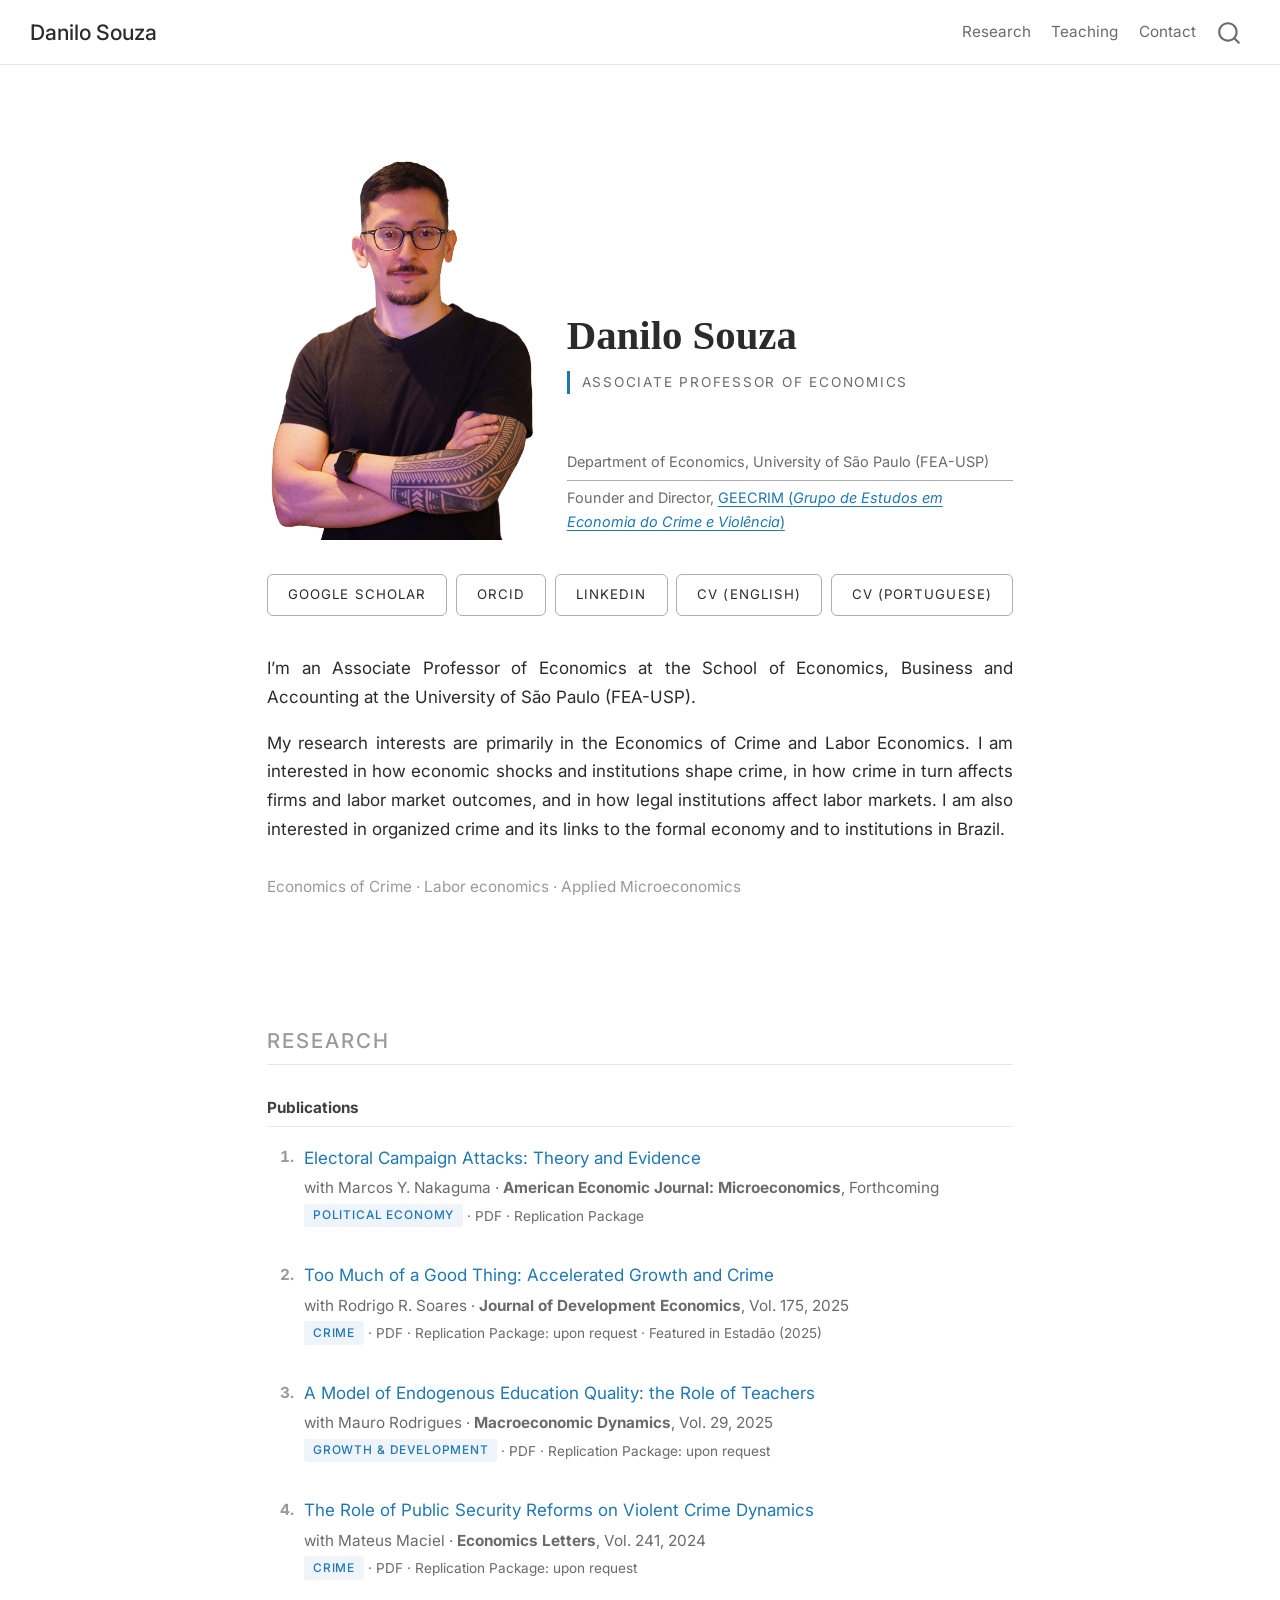
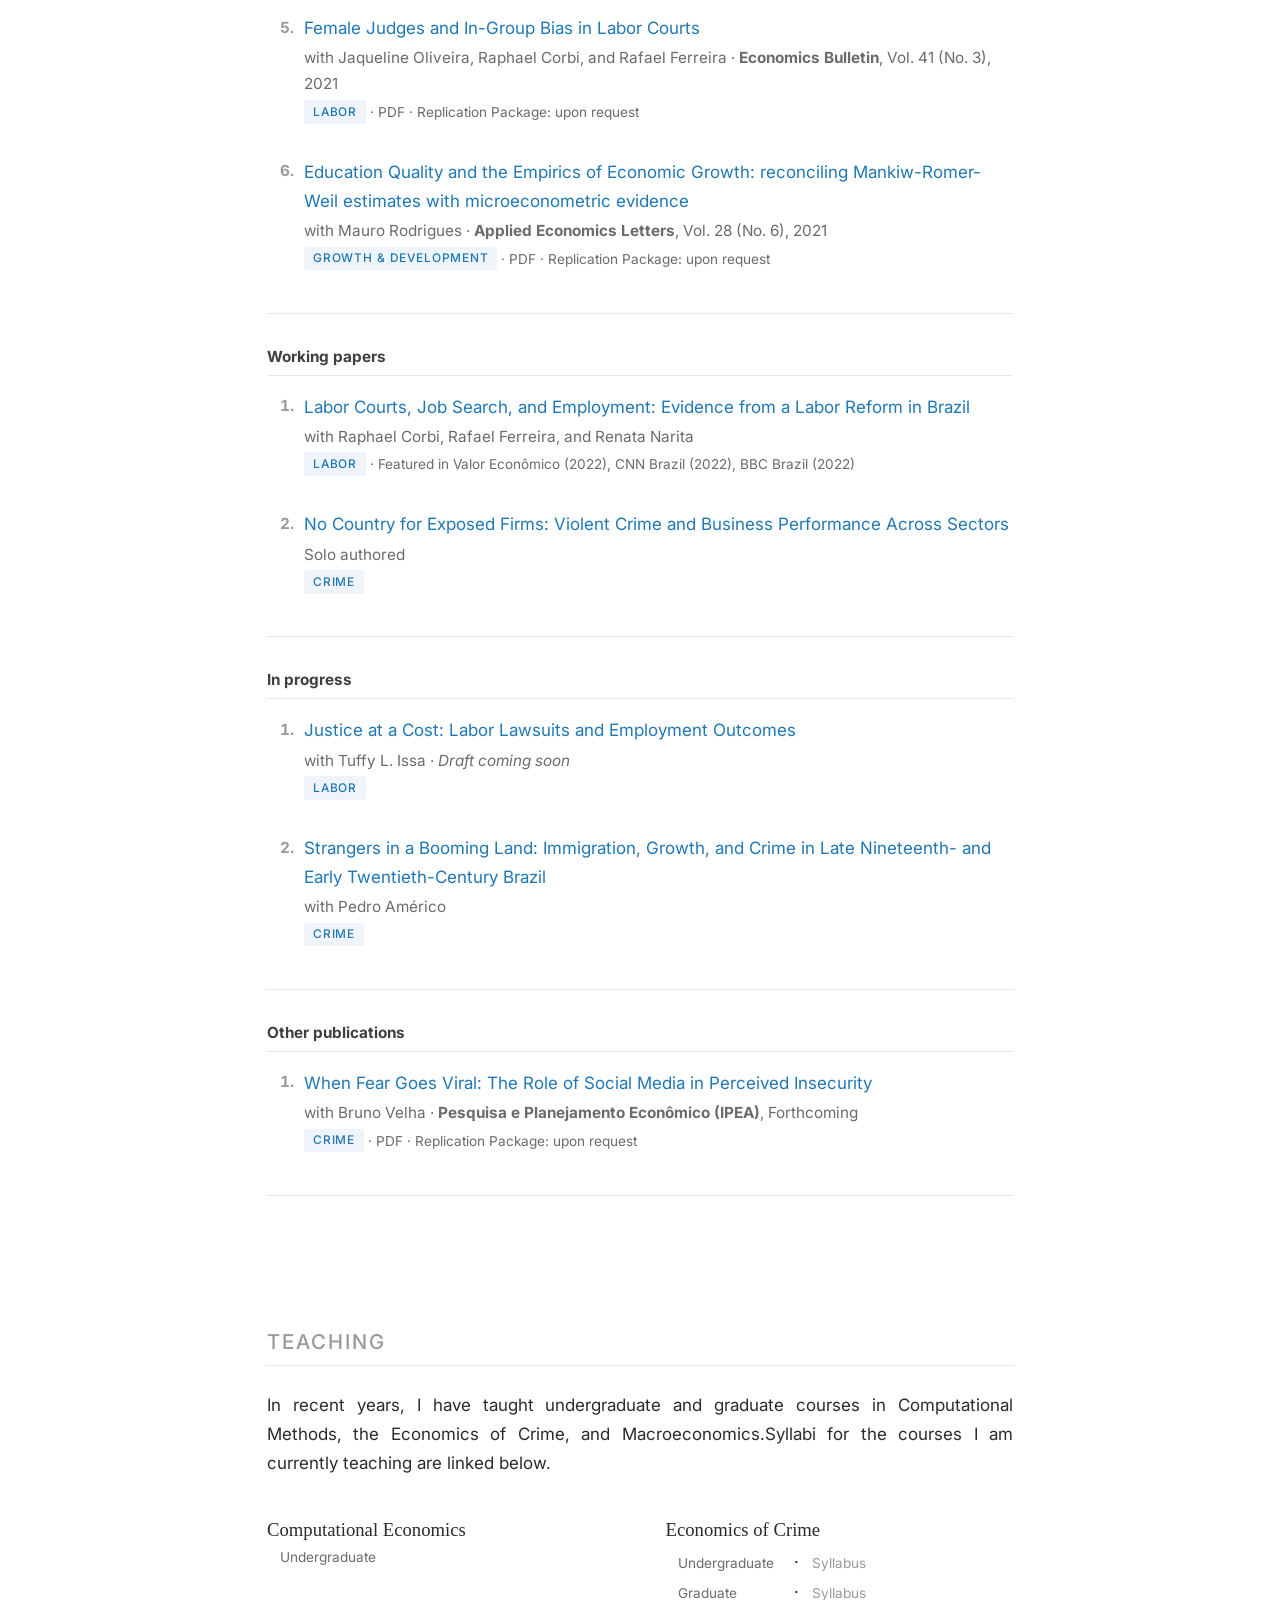
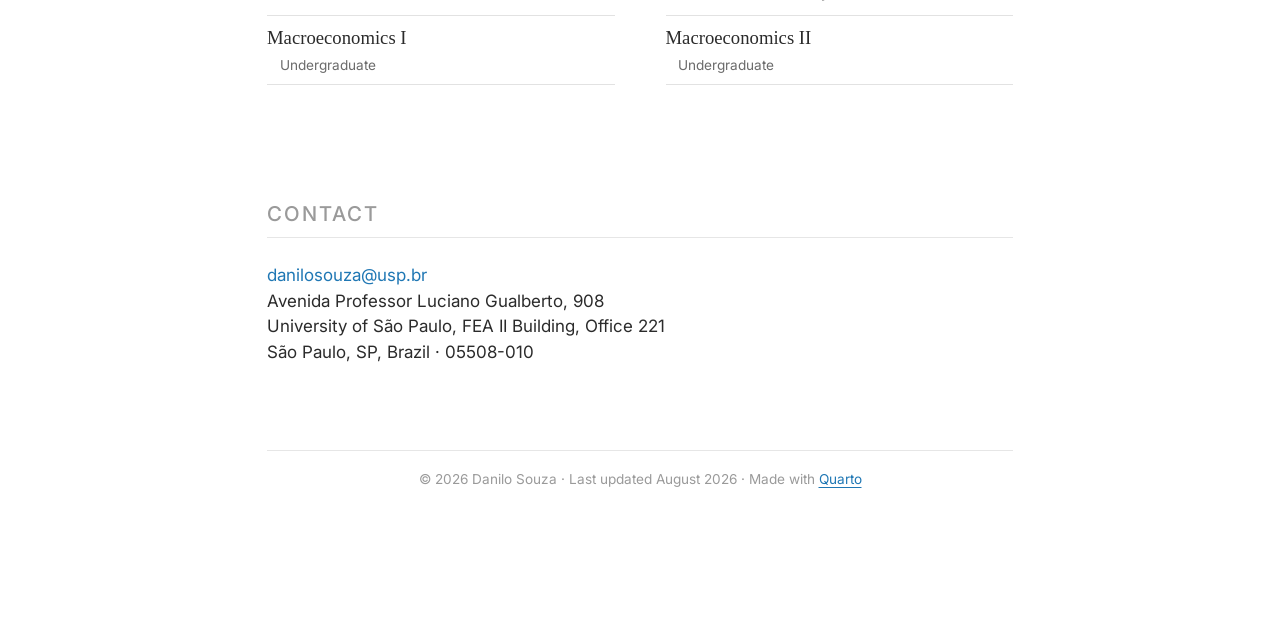
==== docs/index.html @ 9f28f575 "Initial site" ====
<!DOCTYPE html>
<html xmlns="http://www.w3.org/1999/xhtml" lang="en" xml:lang="en"><head>

<meta charset="utf-8">
<meta name="generator" content="quarto-1.8.26">

<meta name="viewport" content="width=device-width, initial-scale=1.0, user-scalable=yes">

<meta name="description" content="Associate Professor of Economics, University of São Paulo.">

<title>Danilo Souza — Economist – Danilo Souza</title>
<style>
code{white-space: pre-wrap;}
span.smallcaps{font-variant: small-caps;}
div.columns{display: flex; gap: min(4vw, 1.5em);}
div.column{flex: auto; overflow-x: auto;}
div.hanging-indent{margin-left: 1.5em; text-indent: -1.5em;}
ul.task-list{list-style: none;}
ul.task-list li input[type="checkbox"] {
  width: 0.8em;
  margin: 0 0.8em 0.2em -1em; /* quarto-specific, see https://github.com/quarto-dev/quarto-cli/issues/4556 */ 
  vertical-align: middle;
}
</style>


<script src="site_libs/quarto-nav/quarto-nav.js"></script>
<script src="site_libs/clipboard/clipboard.min.js"></script>
<script src="site_libs/quarto-search/autocomplete.umd.js"></script>
<script src="site_libs/quarto-search/fuse.min.js"></script>
<script src="site_libs/quarto-search/quarto-search.js"></script>
<meta name="quarto:offset" content="./">
<script src="site_libs/quarto-html/quarto.js" type="module"></script>
<script src="site_libs/quarto-html/tabsets/tabsets.js" type="module"></script>
<script src="site_libs/quarto-html/axe/axe-check.js" type="module"></script>
<script src="site_libs/quarto-html/popper.min.js"></script>
<script src="site_libs/quarto-html/tippy.umd.min.js"></script>
<link href="site_libs/quarto-html/tippy.css" rel="stylesheet">
<link href="site_libs/quarto-html/quarto-syntax-highlighting-587c61ba64f3a5504c4d52d930310e48.css" rel="stylesheet" id="quarto-text-highlighting-styles">
<script src="site_libs/bootstrap/bootstrap.min.js"></script>
<link href="site_libs/bootstrap/bootstrap-icons.css" rel="stylesheet">
<link href="site_libs/bootstrap/bootstrap-a35cd64ca85003658297ac66c1e219c0.min.css" rel="stylesheet" append-hash="true" id="quarto-bootstrap" data-mode="light">
<script id="quarto-search-options" type="application/json">{
  "location": "navbar",
  "copy-button": false,
  "collapse-after": 3,
  "panel-placement": "end",
  "type": "overlay",
  "limit": 50,
  "keyboard-shortcut": [
    "f",
    "/",
    "s"
  ],
  "show-item-context": false,
  "language": {
    "search-no-results-text": "No results",
    "search-matching-documents-text": "matching documents",
    "search-copy-link-title": "Copy link to search",
    "search-hide-matches-text": "Hide additional matches",
    "search-more-match-text": "more match in this document",
    "search-more-matches-text": "more matches in this document",
    "search-clear-button-title": "Clear",
    "search-text-placeholder": "",
    "search-detached-cancel-button-title": "Cancel",
    "search-submit-button-title": "Submit",
    "search-label": "Search"
  }
}</script>
<link rel="preconnect" href="https://fonts.googleapis.com">
<link rel="preconnect" href="https://fonts.gstatic.com" crossorigin="">
<link href="https://fonts.googleapis.com/css2?family=Inter:wght@400;500;600&amp;display=swap" rel="stylesheet">
<link rel="stylesheet" href="https://cdnjs.cloudflare.com/ajax/libs/font-awesome/6.5.1/css/all.min.css">


</head>

<body class="nav-fixed fullcontent quarto-light">

<div id="quarto-search-results"></div>
  <header id="quarto-header" class="headroom fixed-top">
    <nav class="navbar navbar-expand-lg " data-bs-theme="dark">
      <div class="navbar-container container-fluid">
      <div class="navbar-brand-container mx-auto">
    <a class="navbar-brand" href="./index.html">
    <span class="navbar-title">Danilo Souza</span>
    </a>
  </div>
            <div id="quarto-search" class="" title="Search"></div>
          <button class="navbar-toggler" type="button" data-bs-toggle="collapse" data-bs-target="#navbarCollapse" aria-controls="navbarCollapse" role="menu" aria-expanded="false" aria-label="Toggle navigation" onclick="if (window.quartoToggleHeadroom) { window.quartoToggleHeadroom(); }">
  <span class="navbar-toggler-icon"></span>
</button>
          <div class="collapse navbar-collapse" id="navbarCollapse">
            <ul class="navbar-nav navbar-nav-scroll ms-auto">
  <li class="nav-item">
    <a class="nav-link" href="./#research"> 
<span class="menu-text">Research</span></a>
  </li>  
  <li class="nav-item">
    <a class="nav-link" href="./#teaching"> 
<span class="menu-text">Teaching</span></a>
  </li>  
  <li class="nav-item">
    <a class="nav-link" href="./#contact"> 
<span class="menu-text">Contact</span></a>
  </li>  
</ul>
          </div> <!-- /navcollapse -->
            <div class="quarto-navbar-tools">
</div>
      </div> <!-- /container-fluid -->
    </nav>
</header>
<!-- content -->
<div id="quarto-content" class="quarto-container page-columns page-rows-contents page-layout-article page-navbar">
<!-- sidebar -->
<!-- margin-sidebar -->
    
<!-- main -->
<main class="content" id="quarto-document-content"><header id="title-block-header" class="quarto-title-block"></header>




<!-- ============ COAUTHORS ============ -->
<div class="site">
<!-- ============ HEADER + BIO (fills the first screen) ============ -->
<div class="intro">
<div class="hero">
<div class="hero-photo">
<p><img src="files/danilo.png" class="img-fluid" alt="Danilo Souza"></p>
</div>
<div class="hero-text">
  <div class="hero-name">Danilo Souza</div>
  <p class="hero-eyebrow">Associate Professor of Economics</p>
  <br>
  <p class="hero-affil">Department of Economics, University of São Paulo (FEA-USP)</p>
  <p class="hero-sub">Founder and Director, <a href="https://sites.usp.br/geecrim/">GEECRIM (<i>Grupo de Estudos em Economia do Crime e Violência</i>)</a></p>
</div>
</div>
<div class="hero-links">
  <a href="https://scholar.google.com/citations?user=rOVVDL0AAAAJ&amp;hl">Google Scholar</a>
  <a href="https://orcid.org/0000-0002-9229-4960?lang=en">ORCID</a>
  <a href="https://www.linkedin.com/in/danilo-paula-de-souza">LinkedIn</a>
  <a href="https://drive.google.com/file/d/1-4qnaTV6rpfSUmXEW3sW5AQgki7zIIRI/view?usp=sharing">CV (English)</a>
  <a href="http://lattes.cnpq.br/8150565050096637">CV (Portuguese)</a>
</div>
<p>I’m an Associate Professor of Economics at the School of Economics, Business and Accounting at the University of São Paulo (FEA-USP).</p>
<p>My research interests are primarily in the Economics of Crime and Labor Economics. I am interested in how economic shocks and institutions shape crime, in how crime in turn affects firms and labor market outcomes, and in how legal institutions affect labor markets. I am also interested in organized crime and its links to the formal economy and to institutions in Brazil.</p>
<p><span class="fields">Economics of Crime · Labor economics · Applied Microeconomics</span></p>
</div>
<!-- ============ RESEARCH ============ -->
<section id="research" class="level2">
<h2 data-anchor-id="research">Research</h2>
<section id="publications" class="level3 subhead">
<h3 class="subhead" data-anchor-id="publications">Publications</h3>
<div class="pub">
<p><a href="https://www.aeaweb.org/articles?id=10.1257/mic.20240211" class="pub-title">Electoral Campaign Attacks: Theory and Evidence</a></p>
<p>with <a href="https://sites.google.com/view/nakaguma/home">Marcos Y. Nakaguma</a> · <strong>American Economic Journal: Microeconomics</strong>, Forthcoming</p>
<p><span class="pub-topic">Political Economy</span> · <a href="" class="pub-link">PDF</a> · <a href="https://www.aeaweb.org/articles?id=10.1257/mic.20240211" class="pub-link">Replication Package</a></p>
</div>
<div class="pub">
<p><a href="https://www.sciencedirect.com/science/article/pii/S0304387825000501" class="pub-title">Too Much of a Good Thing: Accelerated Growth and Crime</a></p>
<p>with <a href="https://sites.google.com/view/rodrigo-r-soares/">Rodrigo R. Soares</a> · <strong>Journal of Development Economics</strong>, Vol. 175, 2025</p>
<p><span class="pub-topic">Crime</span> · <a href="" class="pub-link">PDF</a> · <span class="pub-link">Replication Package: upon request</span> · Featured in <a href="https://www.estadao.com.br/economia/cidades-que-viveram-boom-do-petroleo-sofreram-com-aumento-da-violencia-veja-as-mais-afetadas/" class="pub-link">Estadão (2025)</a></p>
</div>
<div class="pub">
<p><a href="https://www.cambridge.org/core/journals/macroeconomic-dynamics/article/abs/model-of-endogenous-education-quality-the-role-of-teachers/8A2771879CB9CBD6E75495C9B6D6D497" class="pub-title">A Model of Endogenous Education Quality: the Role of Teachers</a></p>
<p>with <a href="https://sites.google.com/site/mrodriguesjr/">Mauro Rodrigues</a> · <strong>Macroeconomic Dynamics</strong>, Vol. 29, 2025</p>
<p><span class="pub-topic">Growth &amp; Development</span> · <a href="" class="pub-link">PDF</a> · <span class="pub-link">Replication Package: upon request</span></p>
</div>
<div class="pub">
<p><a href="https://www.sciencedirect.com/science/article/abs/pii/S0165176524003094" class="pub-title">The Role of Public Security Reforms on Violent Crime Dynamics</a></p>
<p>with <a href="https://sites.google.com/view/mateusmaciel/home">Mateus Maciel</a> · <strong>Economics Letters</strong>, Vol. 241, 2024</p>
<p><span class="pub-topic">Crime</span> · <a href="" class="pub-link">PDF</a> · <span class="pub-link">Replication Package: upon request</span></p>
</div>
<div class="pub">
<p><a href="https://ideas.repec.org/a/ebl/ecbull/eb-20-01177.html" class="pub-title">Female Judges and In-Group Bias in Labor Courts</a></p>
<p>with <a href="https://sites.google.com/view/mateusmaciel/home">Jaqueline Oliveira</a>, <a href="https://raphaelcorbi.github.io/">Raphael Corbi</a>, and <a href="https://rafaelxferreira.com/">Rafael Ferreira</a> · <strong>Economics Bulletin</strong>, Vol. 41 (No.&nbsp;3), 2021</p>
<p><span class="pub-topic">Labor</span> · <a href="" class="pub-link">PDF</a> · <span class="pub-link">Replication Package: upon request</span></p>
</div>
<div class="pub">
<p><a href="https://www.tandfonline.com/doi/full/10.1080/13504851.2020.1761524" class="pub-title">Education Quality and the Empirics of Economic Growth: reconciling Mankiw-Romer-Weil estimates with microeconometric evidence</a></p>
<p>with <a href="https://sites.google.com/site/mrodriguesjr/">Mauro Rodrigues</a> · <strong>Applied Economics Letters</strong>, Vol. 28 (No.&nbsp;6), 2021</p>
<p><span class="pub-topic">Growth &amp; Development</span> · <a href="" class="pub-link">PDF</a> · <span class="pub-link">Replication Package: upon request</span></p>
</div>
</section>
<section id="working-papers" class="level3 subhead">
<h3 class="subhead" data-anchor-id="working-papers">Working papers</h3>
<div class="pub">
<p><a href="https://papers.ssrn.com/sol3/papers.cfm?abstract_id=4121304" class="pub-title">Labor Courts, Job Search, and Employment: Evidence from a Labor Reform in Brazil</a></p>
<p>with <a href="https://raphaelcorbi.github.io/">Raphael Corbi</a>, <a href="https://rafaelxferreira.com/">Rafael Ferreira</a>, and <a href="https://sites.google.com/site/renatanarita/">Renata Narita</a></p>
<p><span class="pub-topic">Labor</span> · Featured in <a href="https://valor.globo.com/brasil/noticia/2022/05/04/regra-da-reforma-trabalhista-reduziu-desemprego-em-17-ponto-diz-estudo.ghtml" class="pub-link">Valor Econômico (2022)</a>, <a href="https://www.cnnbrasil.com.br/economia/macroeconomia/estudo-aponta-regra-da-reforma-trabalhista-gerou-17-milhao-de-vagas-de-trabalho/" class="pub-link">CNN Brazil (2022)</a>, <a href="https://www.bbc.com/portuguese/brasil-61442663" class="pub-link">BBC Brazil (2022)</a></p>
</div>
<div class="pub">
<p><a href="https://papers.ssrn.com/sol3/papers.cfm?abstract_id=5378445" class="pub-title">No Country for Exposed Firms: Violent Crime and Business Performance Across Sectors</a></p>
<p>Solo authored</p>
<p><span class="pub-topic">Crime</span></p>
</div>
</section>
<section id="in-progress" class="level3 subhead">
<h3 class="subhead" data-anchor-id="in-progress">In progress</h3>
<div class="pub">
<p><a href="" class="pub-title">Justice at a Cost: Labor Lawsuits and Employment Outcomes</a></p>
<p>with Tuffy L. Issa · <em>Draft coming soon</em></p>
<p><span class="pub-topic">Labor</span></p>
</div>
<div class="pub">
<p><a href="" class="pub-title">Strangers in a Booming Land: Immigration, Growth, and Crime in Late Nineteenth- and Early Twentieth-Century Brazil</a></p>
<p>with <a href="https://sites.google.com/view/pedroamerico">Pedro Américo</a></p>
<p><span class="pub-topic">Crime</span></p>
</div>
</section>
<section id="other-publications" class="level3 subhead">
<h3 class="subhead" data-anchor-id="other-publications">Other publications</h3>
<div class="pub">
<p><a href="" class="pub-title">When Fear Goes Viral: The Role of Social Media in Perceived Insecurity</a></p>
<p>with Bruno Velha · <strong>Pesquisa e Planejamento Econômico (IPEA)</strong>, Forthcoming</p>
<p><span class="pub-topic">Crime</span> · <a href="" class="pub-link">PDF</a> · <span class="pub-link">Replication Package: upon request</span></p>
</div>
</section>
</section>
<p><br><br></p>
<!-- ============ TEACHING ============ -->
<section id="teaching" class="level2">
<h2 data-anchor-id="teaching">Teaching</h2>
<p>In recent years, I have taught undergraduate and graduate courses in Computational Methods, the Economics of Crime, and Macroeconomics.Syllabi for the courses I am currently teaching are linked below.</p>
<div class="courses">
<div class="course">
<p><span class="course-name">Computational Economics</span></p>
<div class="offerings">
<p><span class="course-level">Undergraduate</span></p>
</div>
</div>
<div class="course">
<p><span class="course-name">Economics of Crime</span></p>
<div class="offerings">
<p><span class="course-level">Undergraduate</span> · <a href="teaching/econ-crime-grad.html" class="course-link">Syllabus</a></p>
<p><span class="course-level">Graduate</span> · <a href="teaching/econ-crime-grad.html" class="course-link">Syllabus</a></p>
</div>
</div>
<div class="course">
<p><span class="course-name">Macroeconomics I</span></p>
<div class="offerings">
<p><span class="course-level">Undergraduate</span></p>
</div>
</div>
<div class="course">
<p><span class="course-name">Macroeconomics II</span></p>
<div class="offerings">
<p><span class="course-level">Undergraduate</span></p>
</div>
</div>
</div>
</section>
<p><br><br></p>
<!-- ============ CONTACT ============ -->
<section id="contact" class="level2">
<h2 data-anchor-id="contact">Contact</h2>
<div class="contact-info">
<p><a href="mailto:danilosouza@usp.br">danilosouza@usp.br</a></p>
<p>Avenida Professor Luciano Gualberto, 908</p>
<p>University of São Paulo, FEA II Building, Office 221</p>
<p>São Paulo, SP, Brazil · 05508-010</p>
</div>
</section>
<p><span class="footer-note">© 2026 Danilo Souza · Last updated August 2026 · Made with <a href="https://quarto.org/">Quarto</a></span></p>
</div>



</main> <!-- /main -->
<script id="quarto-html-after-body" type="application/javascript">
  window.document.addEventListener("DOMContentLoaded", function (event) {
    const isCodeAnnotation = (el) => {
      for (const clz of el.classList) {
        if (clz.startsWith('code-annotation-')) {                     
          return true;
        }
      }
      return false;
    }
    const onCopySuccess = function(e) {
      // button target
      const button = e.trigger;
      // don't keep focus
      button.blur();
      // flash "checked"
      button.classList.add('code-copy-button-checked');
      var currentTitle = button.getAttribute("title");
      button.setAttribute("title", "Copied!");
      let tooltip;
      if (window.bootstrap) {
        button.setAttribute("data-bs-toggle", "tooltip");
        button.setAttribute("data-bs-placement", "left");
        button.setAttribute("data-bs-title", "Copied!");
        tooltip = new bootstrap.Tooltip(button, 
          { trigger: "manual", 
            customClass: "code-copy-button-tooltip",
            offset: [0, -8]});
        tooltip.show();    
      }
      setTimeout(function() {
        if (tooltip) {
          tooltip.hide();
          button.removeAttribute("data-bs-title");
          button.removeAttribute("data-bs-toggle");
          button.removeAttribute("data-bs-placement");
        }
        button.setAttribute("title", currentTitle);
        button.classList.remove('code-copy-button-checked');
      }, 1000);
      // clear code selection
      e.clearSelection();
    }
    const getTextToCopy = function(trigger) {
      const outerScaffold = trigger.parentElement.cloneNode(true);
      const codeEl = outerScaffold.querySelector('code');
      for (const childEl of codeEl.children) {
        if (isCodeAnnotation(childEl)) {
          childEl.remove();
        }
      }
      return codeEl.innerText;
    }
    const clipboard = new window.ClipboardJS('.code-copy-button:not([data-in-quarto-modal])', {
      text: getTextToCopy
    });
    clipboard.on('success', onCopySuccess);
    if (window.document.getElementById('quarto-embedded-source-code-modal')) {
      const clipboardModal = new window.ClipboardJS('.code-copy-button[data-in-quarto-modal]', {
        text: getTextToCopy,
        container: window.document.getElementById('quarto-embedded-source-code-modal')
      });
      clipboardModal.on('success', onCopySuccess);
    }
      var localhostRegex = new RegExp(/^(?:http|https):\/\/localhost\:?[0-9]*\//);
      var mailtoRegex = new RegExp(/^mailto:/);
        var filterRegex = new RegExp("https:\/\/danilosouza-usp\.github\.io\/personal-website");
      var isInternal = (href) => {
          return filterRegex.test(href) || localhostRegex.test(href) || mailtoRegex.test(href);
      }
      // Inspect non-navigation links and adorn them if external
     var links = window.document.querySelectorAll('a[href]:not(.nav-link):not(.navbar-brand):not(.toc-action):not(.sidebar-link):not(.sidebar-item-toggle):not(.pagination-link):not(.no-external):not([aria-hidden]):not(.dropdown-item):not(.quarto-navigation-tool):not(.about-link)');
      for (var i=0; i<links.length; i++) {
        const link = links[i];
        if (!isInternal(link.href)) {
          // undo the damage that might have been done by quarto-nav.js in the case of
          // links that we want to consider external
          if (link.dataset.originalHref !== undefined) {
            link.href = link.dataset.originalHref;
          }
            // target, if specified
            link.setAttribute("target", "_blank");
            if (link.getAttribute("rel") === null) {
              link.setAttribute("rel", "noopener");
            }
        }
      }
    function tippyHover(el, contentFn, onTriggerFn, onUntriggerFn) {
      const config = {
        allowHTML: true,
        maxWidth: 500,
        delay: 100,
        arrow: false,
        appendTo: function(el) {
            return el.parentElement;
        },
        interactive: true,
        interactiveBorder: 10,
        theme: 'quarto',
        placement: 'bottom-start',
      };
      if (contentFn) {
        config.content = contentFn;
      }
      if (onTriggerFn) {
        config.onTrigger = onTriggerFn;
      }
      if (onUntriggerFn) {
        config.onUntrigger = onUntriggerFn;
      }
      window.tippy(el, config); 
    }
    const noterefs = window.document.querySelectorAll('a[role="doc-noteref"]');
    for (var i=0; i<noterefs.length; i++) {
      const ref = noterefs[i];
      tippyHover(ref, function() {
        // use id or data attribute instead here
        let href = ref.getAttribute('data-footnote-href') || ref.getAttribute('href');
        try { href = new URL(href).hash; } catch {}
        const id = href.replace(/^#\/?/, "");
        const note = window.document.getElementById(id);
        if (note) {
          return note.innerHTML;
        } else {
          return "";
        }
      });
    }
    const xrefs = window.document.querySelectorAll('a.quarto-xref');
    const processXRef = (id, note) => {
      // Strip column container classes
      const stripColumnClz = (el) => {
        el.classList.remove("page-full", "page-columns");
        if (el.children) {
          for (const child of el.children) {
            stripColumnClz(child);
          }
        }
      }
      stripColumnClz(note)
      if (id === null || id.startsWith('sec-')) {
        // Special case sections, only their first couple elements
        const container = document.createElement("div");
        if (note.children && note.children.length > 2) {
          container.appendChild(note.children[0].cloneNode(true));
          for (let i = 1; i < note.children.length; i++) {
            const child = note.children[i];
            if (child.tagName === "P" && child.innerText === "") {
              continue;
            } else {
              container.appendChild(child.cloneNode(true));
              break;
            }
          }
          if (window.Quarto?.typesetMath) {
            window.Quarto.typesetMath(container);
          }
          return container.innerHTML
        } else {
          if (window.Quarto?.typesetMath) {
            window.Quarto.typesetMath(note);
          }
          return note.innerHTML;
        }
      } else {
        // Remove any anchor links if they are present
        const anchorLink = note.querySelector('a.anchorjs-link');
        if (anchorLink) {
          anchorLink.remove();
        }
        if (window.Quarto?.typesetMath) {
          window.Quarto.typesetMath(note);
        }
        if (note.classList.contains("callout")) {
          return note.outerHTML;
        } else {
          return note.innerHTML;
        }
      }
    }
    for (var i=0; i<xrefs.length; i++) {
      const xref = xrefs[i];
      tippyHover(xref, undefined, function(instance) {
        instance.disable();
        let url = xref.getAttribute('href');
        let hash = undefined; 
        if (url.startsWith('#')) {
          hash = url;
        } else {
          try { hash = new URL(url).hash; } catch {}
        }
        if (hash) {
          const id = hash.replace(/^#\/?/, "");
          const note = window.document.getElementById(id);
          if (note !== null) {
            try {
              const html = processXRef(id, note.cloneNode(true));
              instance.setContent(html);
            } finally {
              instance.enable();
              instance.show();
            }
          } else {
            // See if we can fetch this
            fetch(url.split('#')[0])
            .then(res => res.text())
            .then(html => {
              const parser = new DOMParser();
              const htmlDoc = parser.parseFromString(html, "text/html");
              const note = htmlDoc.getElementById(id);
              if (note !== null) {
                const html = processXRef(id, note);
                instance.setContent(html);
              } 
            }).finally(() => {
              instance.enable();
              instance.show();
            });
          }
        } else {
          // See if we can fetch a full url (with no hash to target)
          // This is a special case and we should probably do some content thinning / targeting
          fetch(url)
          .then(res => res.text())
          .then(html => {
            const parser = new DOMParser();
            const htmlDoc = parser.parseFromString(html, "text/html");
            const note = htmlDoc.querySelector('main.content');
            if (note !== null) {
              // This should only happen for chapter cross references
              // (since there is no id in the URL)
              // remove the first header
              if (note.children.length > 0 && note.children[0].tagName === "HEADER") {
                note.children[0].remove();
              }
              const html = processXRef(null, note);
              instance.setContent(html);
            } 
          }).finally(() => {
            instance.enable();
            instance.show();
          });
        }
      }, function(instance) {
      });
    }
        let selectedAnnoteEl;
        const selectorForAnnotation = ( cell, annotation) => {
          let cellAttr = 'data-code-cell="' + cell + '"';
          let lineAttr = 'data-code-annotation="' +  annotation + '"';
          const selector = 'span[' + cellAttr + '][' + lineAttr + ']';
          return selector;
        }
        const selectCodeLines = (annoteEl) => {
          const doc = window.document;
          const targetCell = annoteEl.getAttribute("data-target-cell");
          const targetAnnotation = annoteEl.getAttribute("data-target-annotation");
          const annoteSpan = window.document.querySelector(selectorForAnnotation(targetCell, targetAnnotation));
          const lines = annoteSpan.getAttribute("data-code-lines").split(",");
          const lineIds = lines.map((line) => {
            return targetCell + "-" + line;
          })
          let top = null;
          let height = null;
          let parent = null;
          if (lineIds.length > 0) {
              //compute the position of the single el (top and bottom and make a div)
              const el = window.document.getElementById(lineIds[0]);
              top = el.offsetTop;
              height = el.offsetHeight;
              parent = el.parentElement.parentElement;
            if (lineIds.length > 1) {
              const lastEl = window.document.getElementById(lineIds[lineIds.length - 1]);
              const bottom = lastEl.offsetTop + lastEl.offsetHeight;
              height = bottom - top;
            }
            if (top !== null && height !== null && parent !== null) {
              // cook up a div (if necessary) and position it 
              let div = window.document.getElementById("code-annotation-line-highlight");
              if (div === null) {
                div = window.document.createElement("div");
                div.setAttribute("id", "code-annotation-line-highlight");
                div.style.position = 'absolute';
                parent.appendChild(div);
              }
              div.style.top = top - 2 + "px";
              div.style.height = height + 4 + "px";
              div.style.left = 0;
              let gutterDiv = window.document.getElementById("code-annotation-line-highlight-gutter");
              if (gutterDiv === null) {
                gutterDiv = window.document.createElement("div");
                gutterDiv.setAttribute("id", "code-annotation-line-highlight-gutter");
                gutterDiv.style.position = 'absolute';
                const codeCell = window.document.getElementById(targetCell);
                const gutter = codeCell.querySelector('.code-annotation-gutter');
                gutter.appendChild(gutterDiv);
              }
              gutterDiv.style.top = top - 2 + "px";
              gutterDiv.style.height = height + 4 + "px";
            }
            selectedAnnoteEl = annoteEl;
          }
        };
        const unselectCodeLines = () => {
          const elementsIds = ["code-annotation-line-highlight", "code-annotation-line-highlight-gutter"];
          elementsIds.forEach((elId) => {
            const div = window.document.getElementById(elId);
            if (div) {
              div.remove();
            }
          });
          selectedAnnoteEl = undefined;
        };
          // Handle positioning of the toggle
      window.addEventListener(
        "resize",
        throttle(() => {
          elRect = undefined;
          if (selectedAnnoteEl) {
            selectCodeLines(selectedAnnoteEl);
          }
        }, 10)
      );
      function throttle(fn, ms) {
      let throttle = false;
      let timer;
        return (...args) => {
          if(!throttle) { // first call gets through
              fn.apply(this, args);
              throttle = true;
          } else { // all the others get throttled
              if(timer) clearTimeout(timer); // cancel #2
              timer = setTimeout(() => {
                fn.apply(this, args);
                timer = throttle = false;
              }, ms);
          }
        };
      }
        // Attach click handler to the DT
        const annoteDls = window.document.querySelectorAll('dt[data-target-cell]');
        for (const annoteDlNode of annoteDls) {
          annoteDlNode.addEventListener('click', (event) => {
            const clickedEl = event.target;
            if (clickedEl !== selectedAnnoteEl) {
              unselectCodeLines();
              const activeEl = window.document.querySelector('dt[data-target-cell].code-annotation-active');
              if (activeEl) {
                activeEl.classList.remove('code-annotation-active');
              }
              selectCodeLines(clickedEl);
              clickedEl.classList.add('code-annotation-active');
            } else {
              // Unselect the line
              unselectCodeLines();
              clickedEl.classList.remove('code-annotation-active');
            }
          });
        }
    const findCites = (el) => {
      const parentEl = el.parentElement;
      if (parentEl) {
        const cites = parentEl.dataset.cites;
        if (cites) {
          return {
            el,
            cites: cites.split(' ')
          };
        } else {
          return findCites(el.parentElement)
        }
      } else {
        return undefined;
      }
    };
    var bibliorefs = window.document.querySelectorAll('a[role="doc-biblioref"]');
    for (var i=0; i<bibliorefs.length; i++) {
      const ref = bibliorefs[i];
      const citeInfo = findCites(ref);
      if (citeInfo) {
        tippyHover(citeInfo.el, function() {
          var popup = window.document.createElement('div');
          citeInfo.cites.forEach(function(cite) {
            var citeDiv = window.document.createElement('div');
            citeDiv.classList.add('hanging-indent');
            citeDiv.classList.add('csl-entry');
            var biblioDiv = window.document.getElementById('ref-' + cite);
            if (biblioDiv) {
              citeDiv.innerHTML = biblioDiv.innerHTML;
            }
            popup.appendChild(citeDiv);
          });
          return popup.innerHTML;
        });
      }
    }
  });
  </script>
</div> <!-- /content -->




</body></html>
---- docs/site_libs/quarto-html/tippy.css ----
.tippy-box[data-animation=fade][data-state=hidden]{opacity:0}[data-tippy-root]{max-width:calc(100vw - 10px)}.tippy-box{position:relative;background-color:#333;color:#fff;border-radius:4px;font-size:14px;line-height:1.4;white-space:normal;outline:0;transition-property:transform,visibility,opacity}.tippy-box[data-placement^=top]>.tippy-arrow{bottom:0}.tippy-box[data-placement^=top]>.tippy-arrow:before{bottom:-7px;left:0;border-width:8px 8px 0;border-top-color:initial;transform-origin:center top}.tippy-box[data-placement^=bottom]>.tippy-arrow{top:0}.tippy-box[data-placement^=bottom]>.tippy-arrow:before{top:-7px;left:0;border-width:0 8px 8px;border-bottom-color:initial;transform-origin:center bottom}.tippy-box[data-placement^=left]>.tippy-arrow{right:0}.tippy-box[data-placement^=left]>.tippy-arrow:before{border-width:8px 0 8px 8px;border-left-color:initial;right:-7px;transform-origin:center left}.tippy-box[data-placement^=right]>.tippy-arrow{left:0}.tippy-box[data-placement^=right]>.tippy-arrow:before{left:-7px;border-width:8px 8px 8px 0;border-right-color:initial;transform-origin:center right}.tippy-box[data-inertia][data-state=visible]{transition-timing-function:cubic-bezier(.54,1.5,.38,1.11)}.tippy-arrow{width:16px;height:16px;color:#333}.tippy-arrow:before{content:"";position:absolute;border-color:transparent;border-style:solid}.tippy-content{position:relative;padding:5px 9px;z-index:1}
---- docs/site_libs/quarto-html/quarto-syntax-highlighting-587c61ba64f3a5504c4d52d930310e48.css ----
/* quarto syntax highlight colors */
:root {
  --quarto-hl-ot-color: #003B4F;
  --quarto-hl-at-color: #657422;
  --quarto-hl-ss-color: #20794D;
  --quarto-hl-an-color: #5E5E5E;
  --quarto-hl-fu-color: #4758AB;
  --quarto-hl-st-color: #20794D;
  --quarto-hl-cf-color: #003B4F;
  --quarto-hl-op-color: #5E5E5E;
  --quarto-hl-er-color: #AD0000;
  --quarto-hl-bn-color: #AD0000;
  --quarto-hl-al-color: #AD0000;
  --quarto-hl-va-color: #111111;
  --quarto-hl-bu-color: inherit;
  --quarto-hl-ex-color: inherit;
  --quarto-hl-pp-color: #AD0000;
  --quarto-hl-in-color: #5E5E5E;
  --quarto-hl-vs-color: #20794D;
  --quarto-hl-wa-color: #5E5E5E;
  --quarto-hl-do-color: #5E5E5E;
  --quarto-hl-im-color: #00769E;
  --quarto-hl-ch-color: #20794D;
  --quarto-hl-dt-color: #AD0000;
  --quarto-hl-fl-color: #AD0000;
  --quarto-hl-co-color: #5E5E5E;
  --quarto-hl-cv-color: #5E5E5E;
  --quarto-hl-cn-color: #8f5902;
  --quarto-hl-sc-color: #5E5E5E;
  --quarto-hl-dv-color: #AD0000;
  --quarto-hl-kw-color: #003B4F;
}

/* other quarto variables */
:root {
  --quarto-font-monospace: SFMono-Regular, Menlo, Monaco, Consolas, "Liberation Mono", "Courier New", monospace;
}

/* syntax highlight based on Pandoc's rules */
pre > code.sourceCode > span {
  color: #003B4F;
}

code.sourceCode > span {
  color: #003B4F;
}

div.sourceCode,
div.sourceCode pre.sourceCode {
  color: #003B4F;
}

/* Normal */
code span {
  color: #003B4F;
}

/* Alert */
code span.al {
  color: #AD0000;
  font-style: inherit;
}

/* Annotation */
code span.an {
  color: #5E5E5E;
  font-style: inherit;
}

/* Attribute */
code span.at {
  color: #657422;
  font-style: inherit;
}

/* BaseN */
code span.bn {
  color: #AD0000;
  font-style: inherit;
}

/* BuiltIn */
code span.bu {
  font-style: inherit;
}

/* ControlFlow */
code span.cf {
  color: #003B4F;
  font-weight: bold;
  font-style: inherit;
}

/* Char */
code span.ch {
  color: #20794D;
  font-style: inherit;
}

/* Constant */
code span.cn {
  color: #8f5902;
  font-style: inherit;
}

/* Comment */
code span.co {
  color: #5E5E5E;
  font-style: inherit;
}

/* CommentVar */
code span.cv {
  color: #5E5E5E;
  font-style: italic;
}

/* Documentation */
code span.do {
  color: #5E5E5E;
  font-style: italic;
}

/* DataType */
code span.dt {
  color: #AD0000;
  font-style: inherit;
}

/* DecVal */
code span.dv {
  color: #AD0000;
  font-style: inherit;
}

/* Error */
code span.er {
  color: #AD0000;
  font-style: inherit;
}

/* Extension */
code span.ex {
  font-style: inherit;
}

/* Float */
code span.fl {
  color: #AD0000;
  font-style: inherit;
}

/* Function */
code span.fu {
  color: #4758AB;
  font-style: inherit;
}

/* Import */
code span.im {
  color: #00769E;
  font-style: inherit;
}

/* Information */
code span.in {
  color: #5E5E5E;
  font-style: inherit;
}

/* Keyword */
code span.kw {
  color: #003B4F;
  font-weight: bold;
  font-style: inherit;
}

/* Operator */
code span.op {
  color: #5E5E5E;
  font-style: inherit;
}

/* Other */
code span.ot {
  color: #003B4F;
  font-style: inherit;
}

/* Preprocessor */
code span.pp {
  color: #AD0000;
  font-style: inherit;
}

/* SpecialChar */
code span.sc {
  color: #5E5E5E;
  font-style: inherit;
}

/* SpecialString */
code span.ss {
  color: #20794D;
  font-style: inherit;
}

/* String */
code span.st {
  color: #20794D;
  font-style: inherit;
}

/* Variable */
code span.va {
  color: #111111;
  font-style: inherit;
}

/* VerbatimString */
code span.vs {
  color: #20794D;
  font-style: inherit;
}

/* Warning */
code span.wa {
  color: #5E5E5E;
  font-style: italic;
}

.prevent-inlining {
  content: "</";
}

/*# sourceMappingURL=2dce1cc6c82594539e1579de68416b47.css.map */
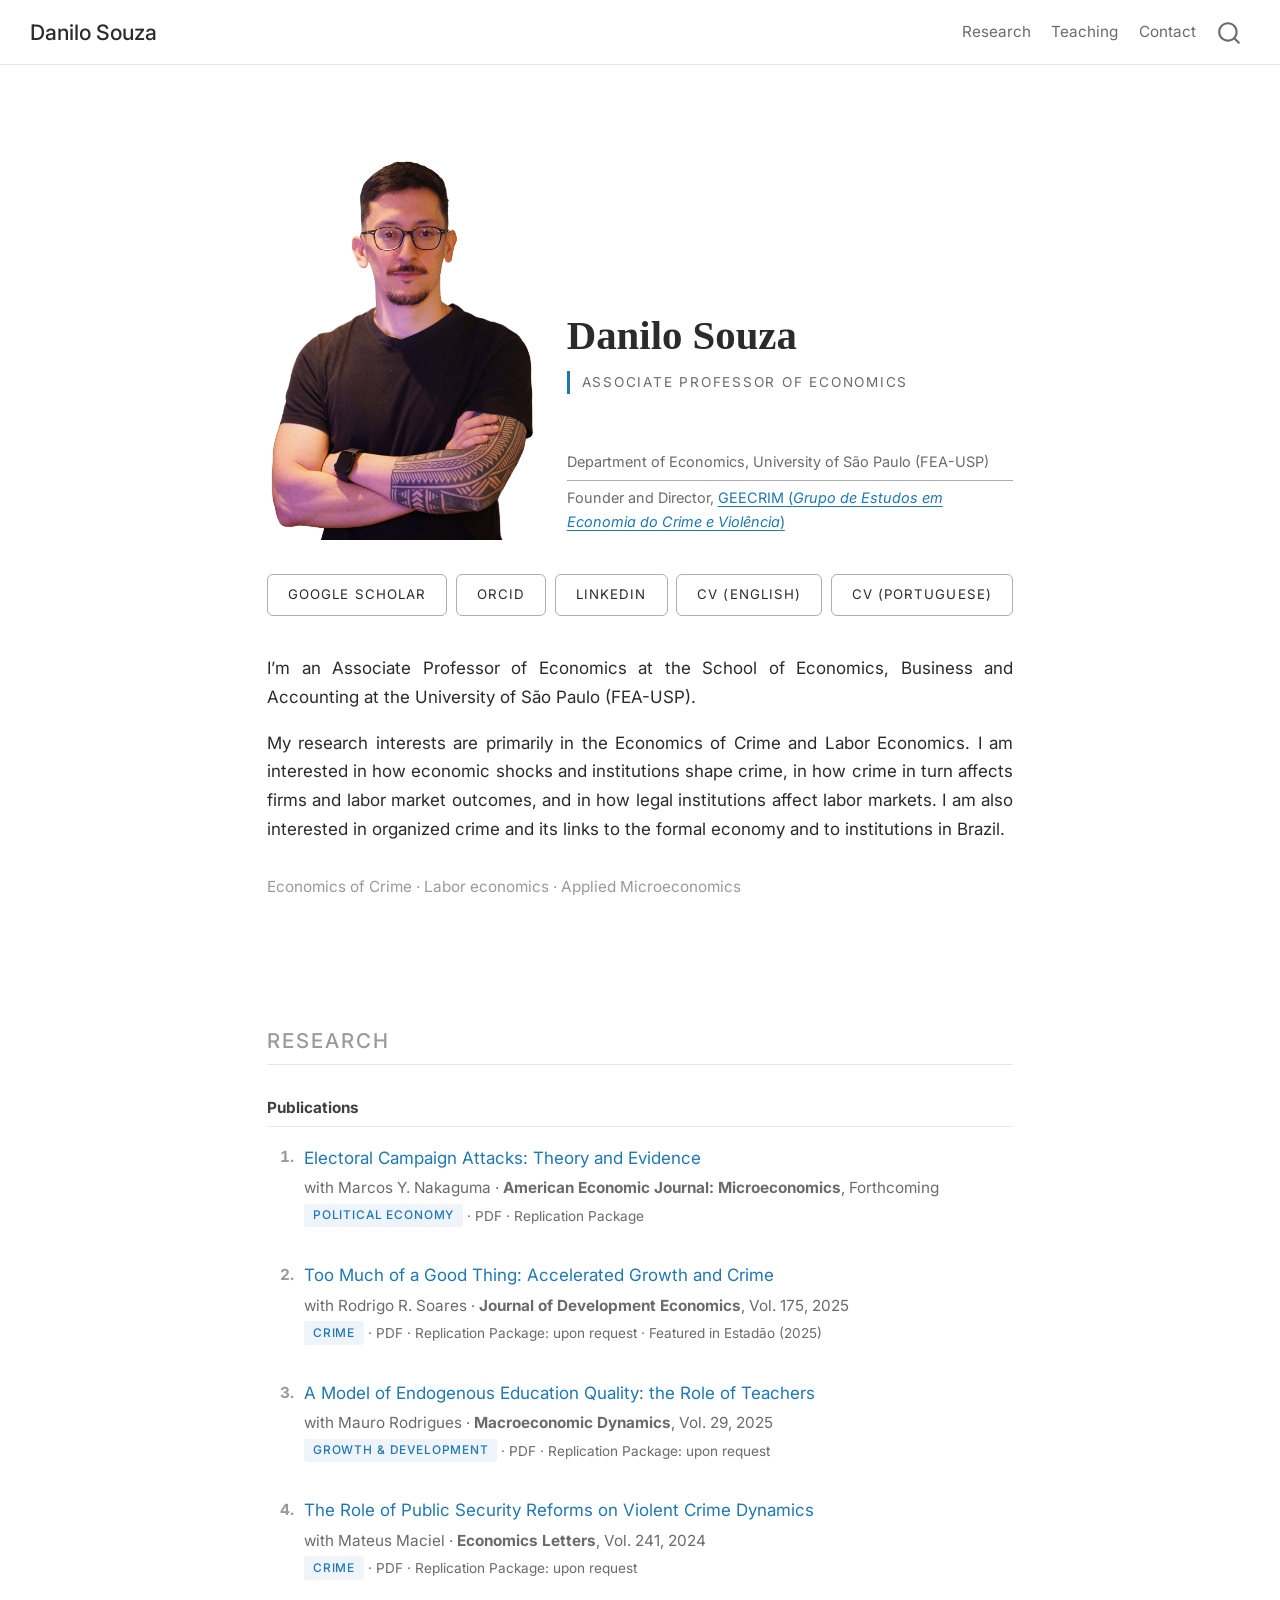
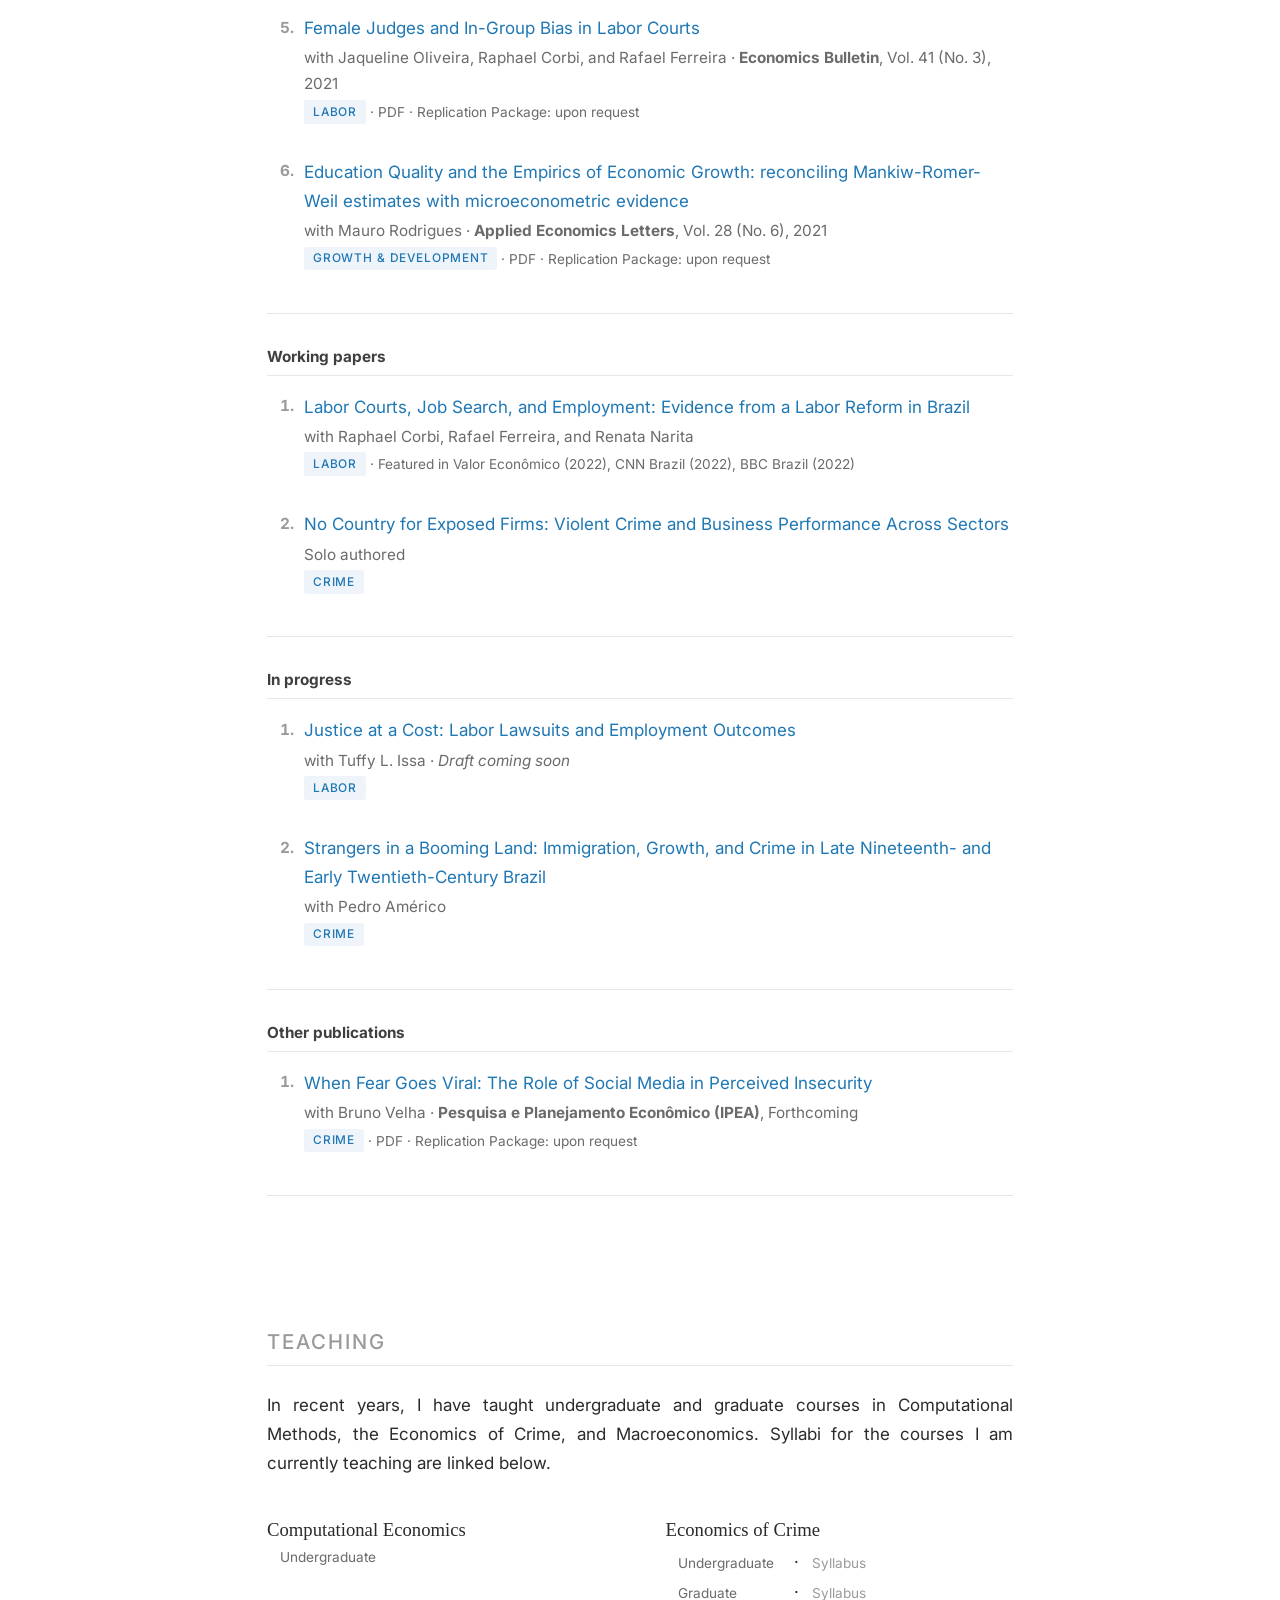
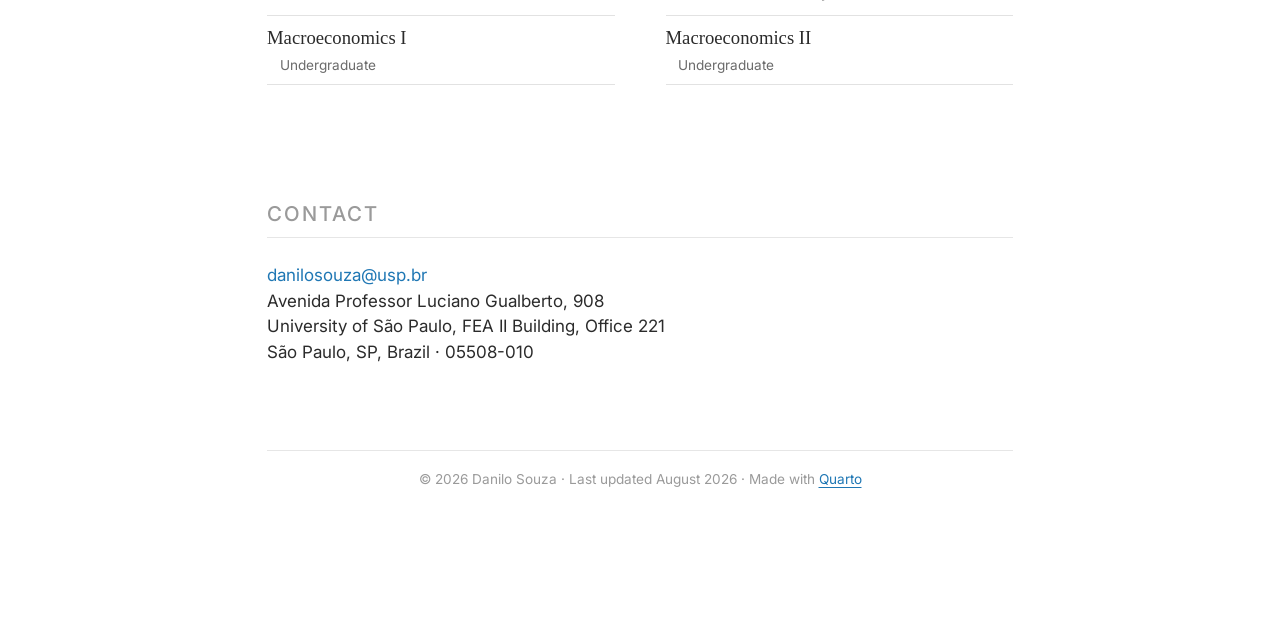
==== commit 663151e1: "EAE6089 update" ====
--- a/docs/index.html
+++ b/docs/index.html
@@ -224,7 +224,7 @@
 <!-- ============ TEACHING ============ -->
 <section id="teaching" class="level2">
 <h2 data-anchor-id="teaching">Teaching</h2>
-<p>In recent years, I have taught undergraduate and graduate courses in Computational Methods, the Economics of Crime, and Macroeconomics.Syllabi for the courses I am currently teaching are linked below.</p>
+<p>In recent years, I have taught undergraduate and graduate courses in Computational Methods, the Economics of Crime, and Macroeconomics. Syllabi for the courses I am currently teaching are linked below.</p>
 <div class="courses">
 <div class="course">
 <p><span class="course-name">Computational Economics</span></p>
@@ -235,7 +235,7 @@
 <div class="course">
 <p><span class="course-name">Economics of Crime</span></p>
 <div class="offerings">
-<p><span class="course-level">Undergraduate</span> · <a href="teaching/econ-crime-grad.html" class="course-link">Syllabus</a></p>
+<p><span class="course-level">Undergraduate</span> · <a href="teaching/econ-crime-undergrad.html" class="course-link">Syllabus</a></p>
 <p><span class="course-level">Graduate</span> · <a href="teaching/econ-crime-grad.html" class="course-link">Syllabus</a></p>
 </div>
 </div>
@@ -336,7 +336,7 @@
     }
       var localhostRegex = new RegExp(/^(?:http|https):\/\/localhost\:?[0-9]*\//);
       var mailtoRegex = new RegExp(/^mailto:/);
-        var filterRegex = new RegExp("https:\/\/danilosouza-usp\.github\.io\/personal-website");
+        var filterRegex = new RegExp("https:\/\/danilosouza\.com");
       var isInternal = (href) => {
           return filterRegex.test(href) || localhostRegex.test(href) || mailtoRegex.test(href);
       }
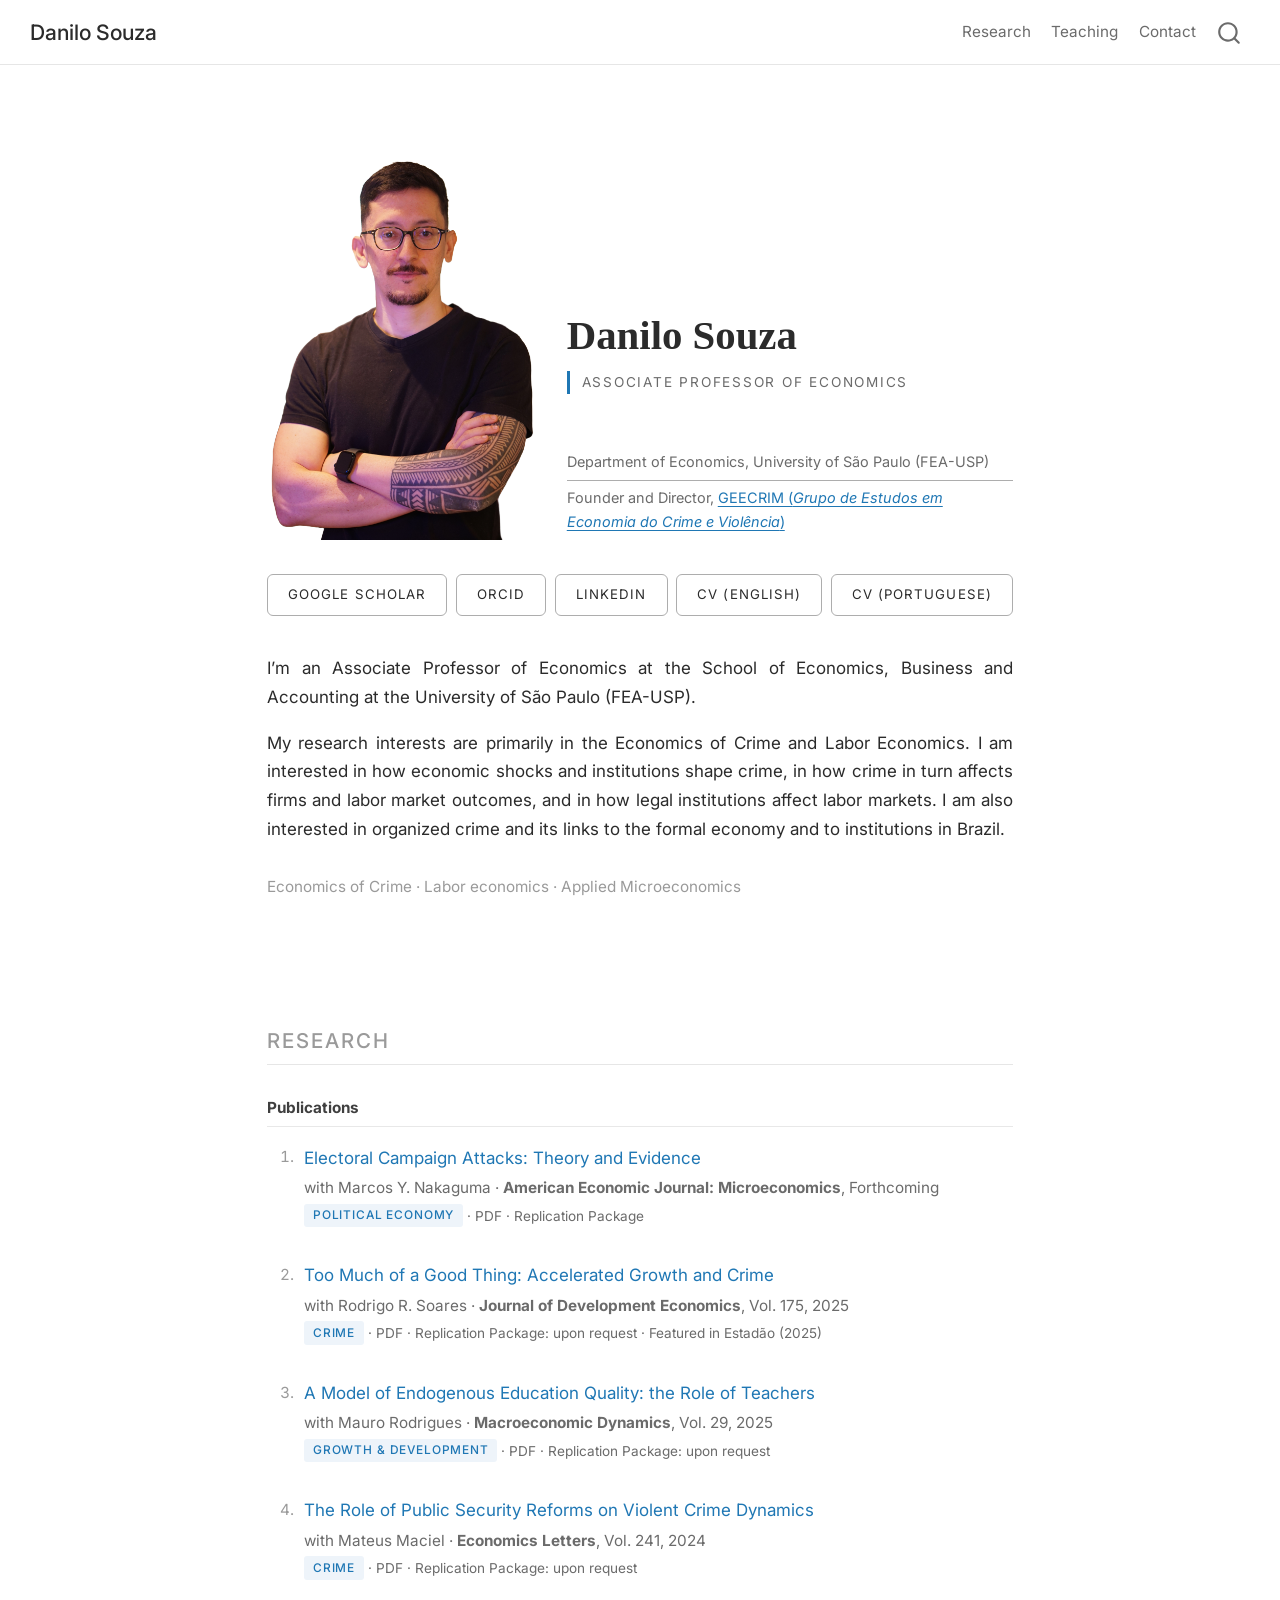
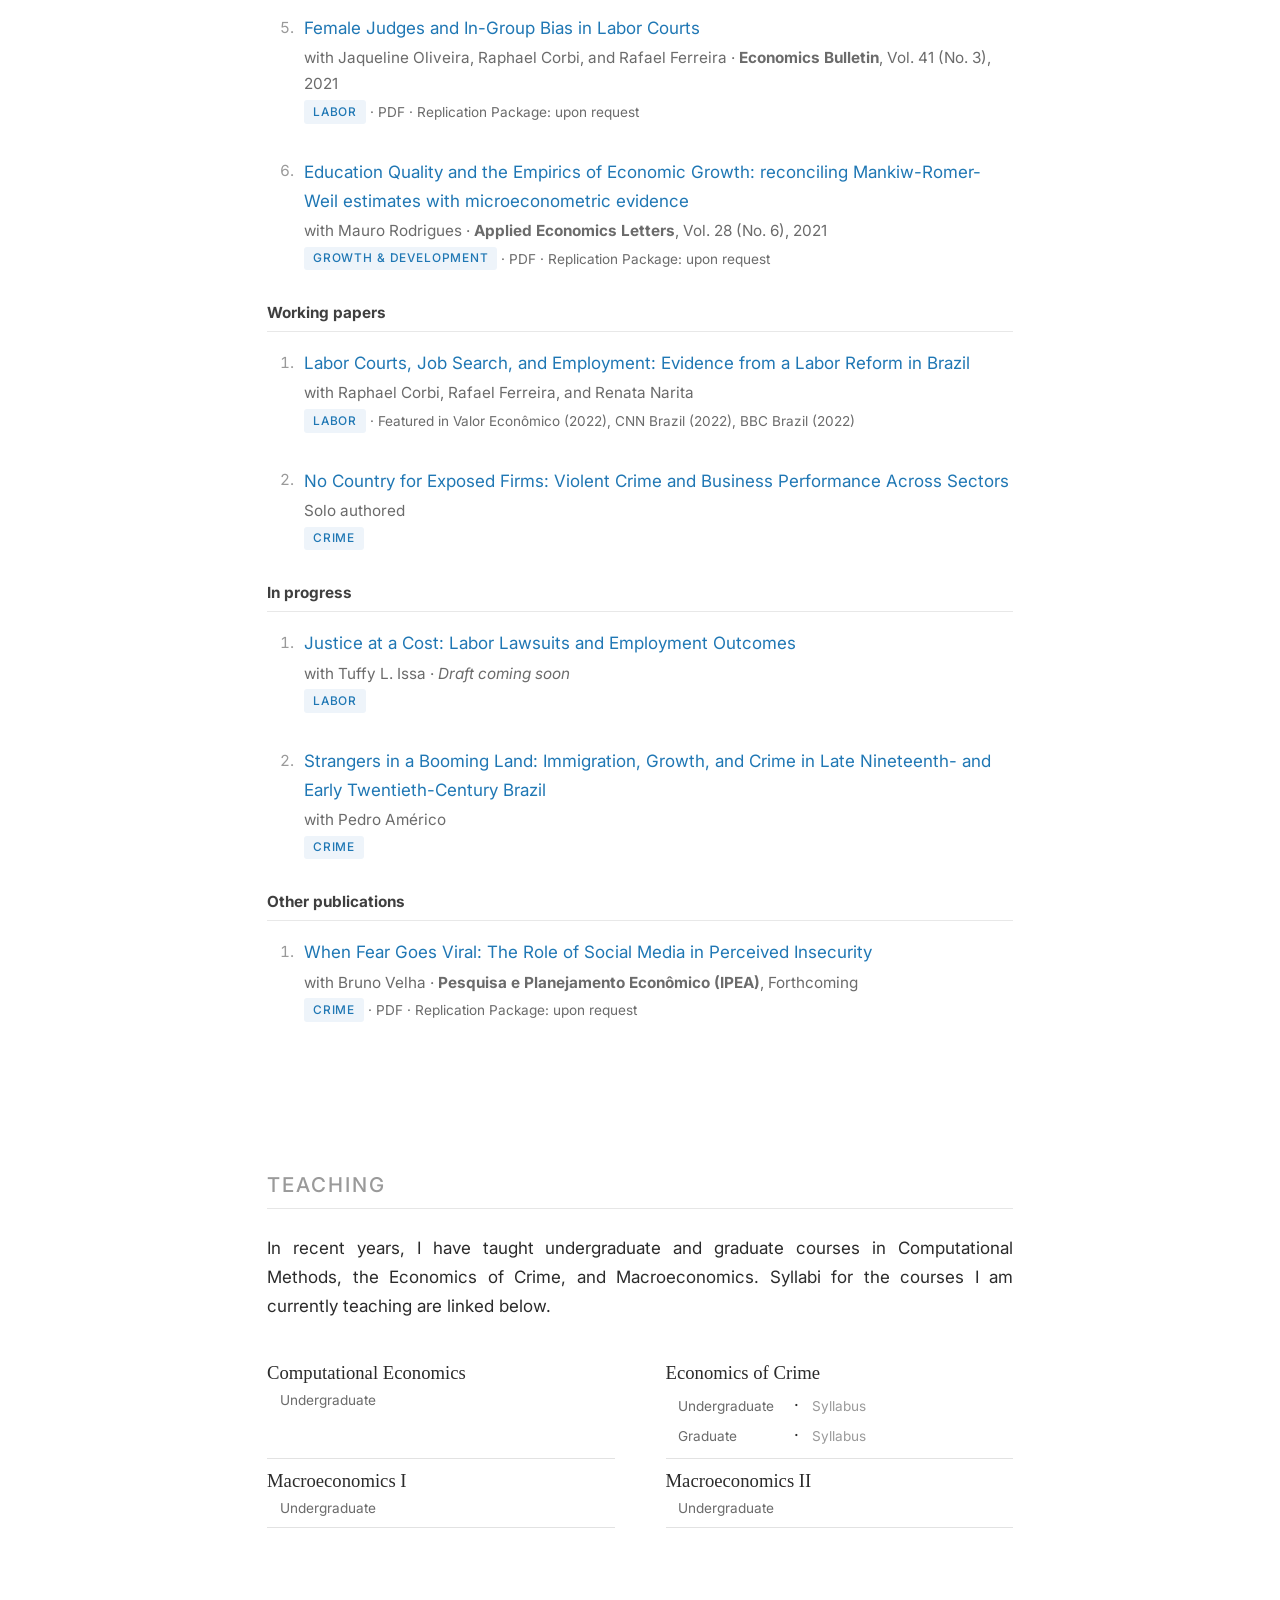
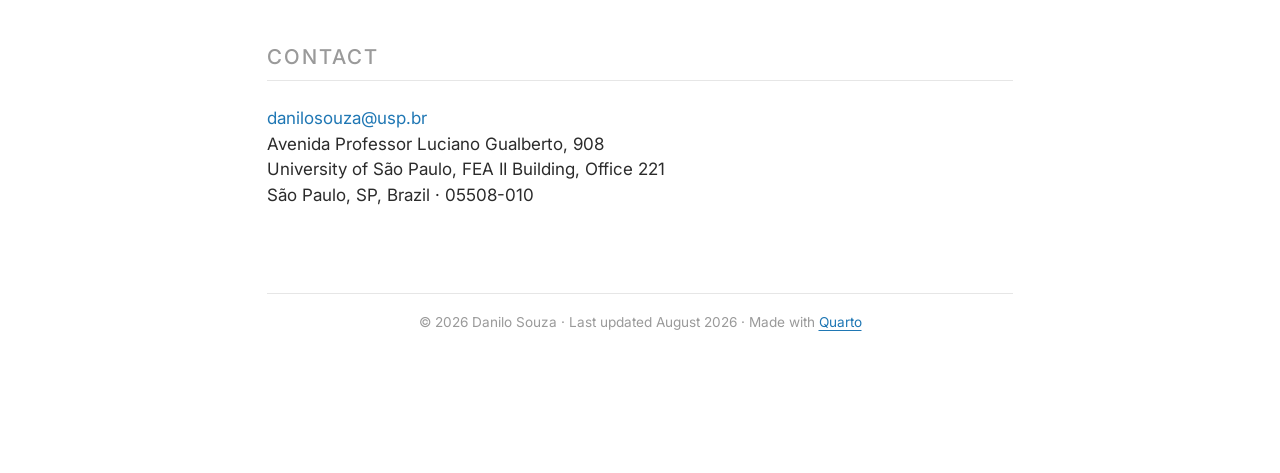
==== commit bdd12b11: "EAE6089 update" ====
--- a/docs/index.html
+++ b/docs/index.html
@@ -39,7 +39,7 @@
 <link href="site_libs/quarto-html/quarto-syntax-highlighting-587c61ba64f3a5504c4d52d930310e48.css" rel="stylesheet" id="quarto-text-highlighting-styles">
 <script src="site_libs/bootstrap/bootstrap.min.js"></script>
 <link href="site_libs/bootstrap/bootstrap-icons.css" rel="stylesheet">
-<link href="site_libs/bootstrap/bootstrap-a35cd64ca85003658297ac66c1e219c0.min.css" rel="stylesheet" append-hash="true" id="quarto-bootstrap" data-mode="light">
+<link href="site_libs/bootstrap/bootstrap-d3cc22ba835d0439aa2150a9aca3385e.min.css" rel="stylesheet" append-hash="true" id="quarto-bootstrap" data-mode="light">
 <script id="quarto-search-options" type="application/json">{
   "location": "navbar",
   "copy-button": false,
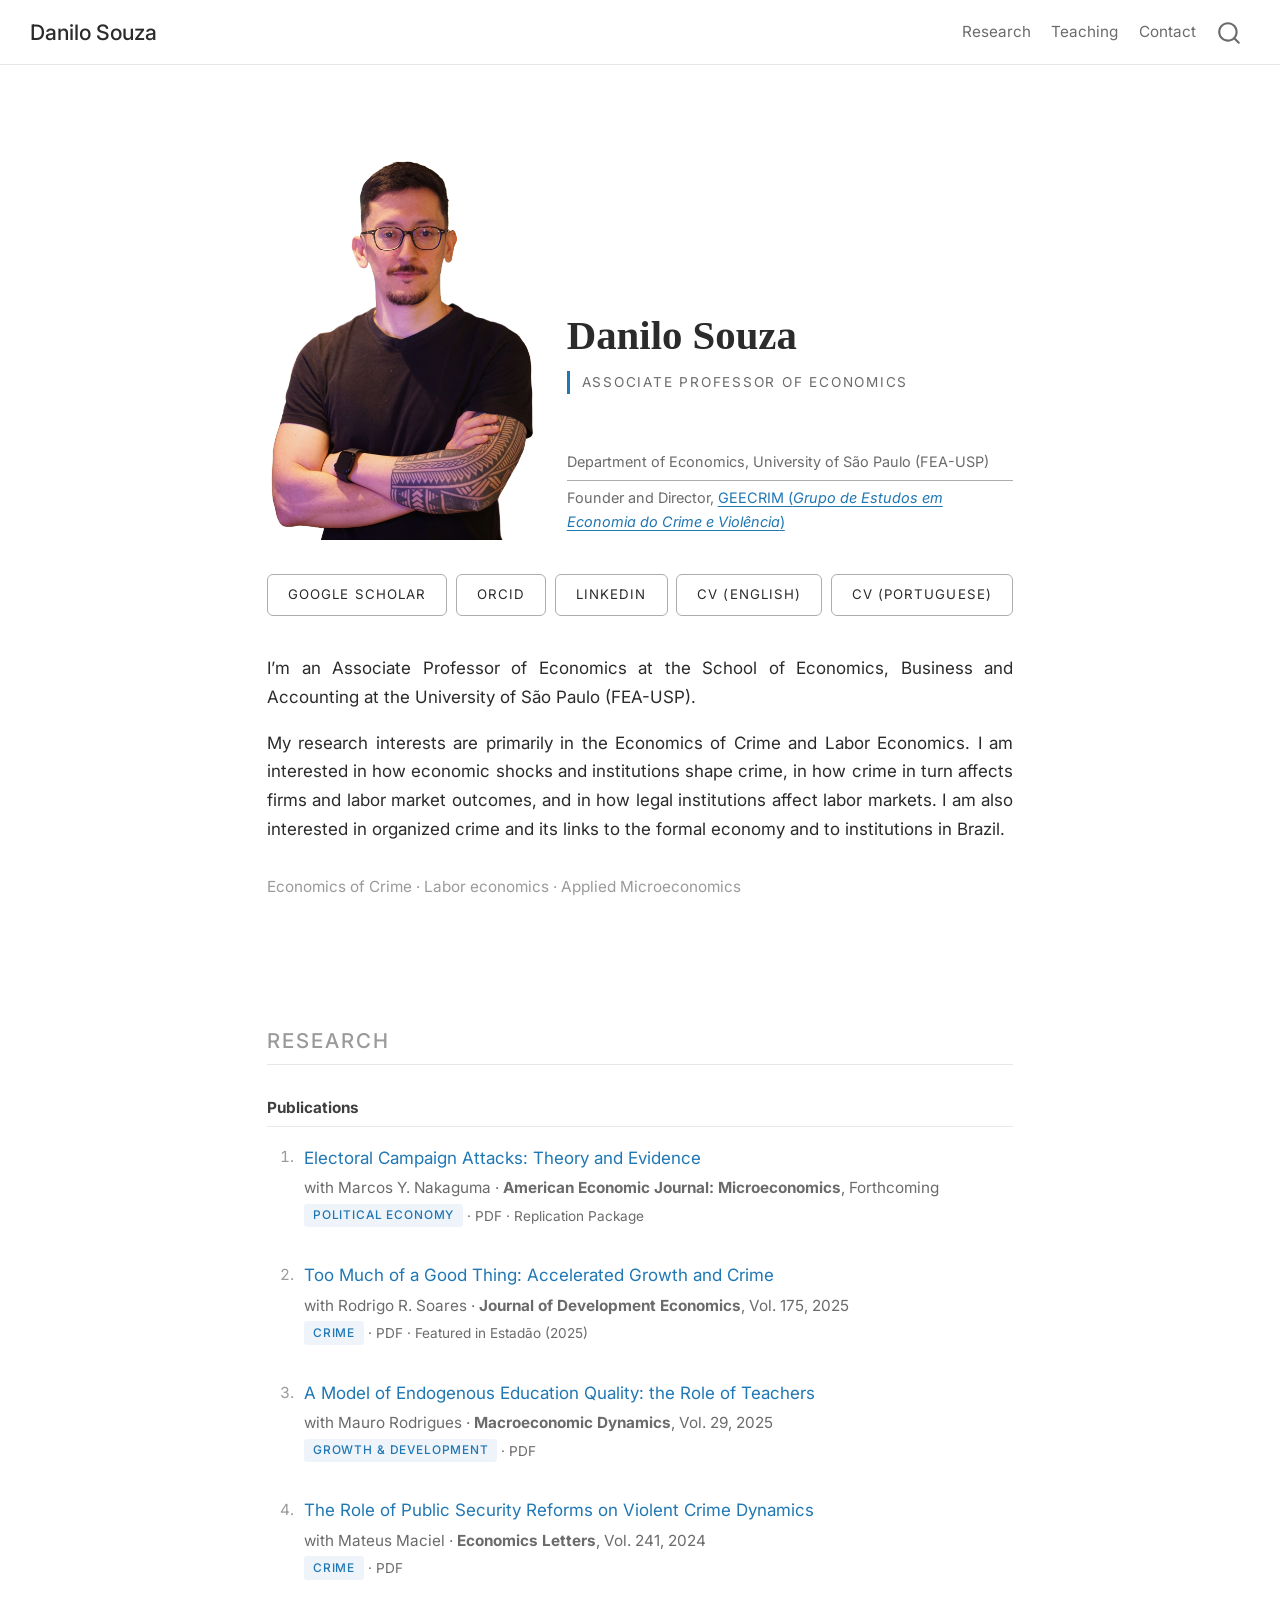
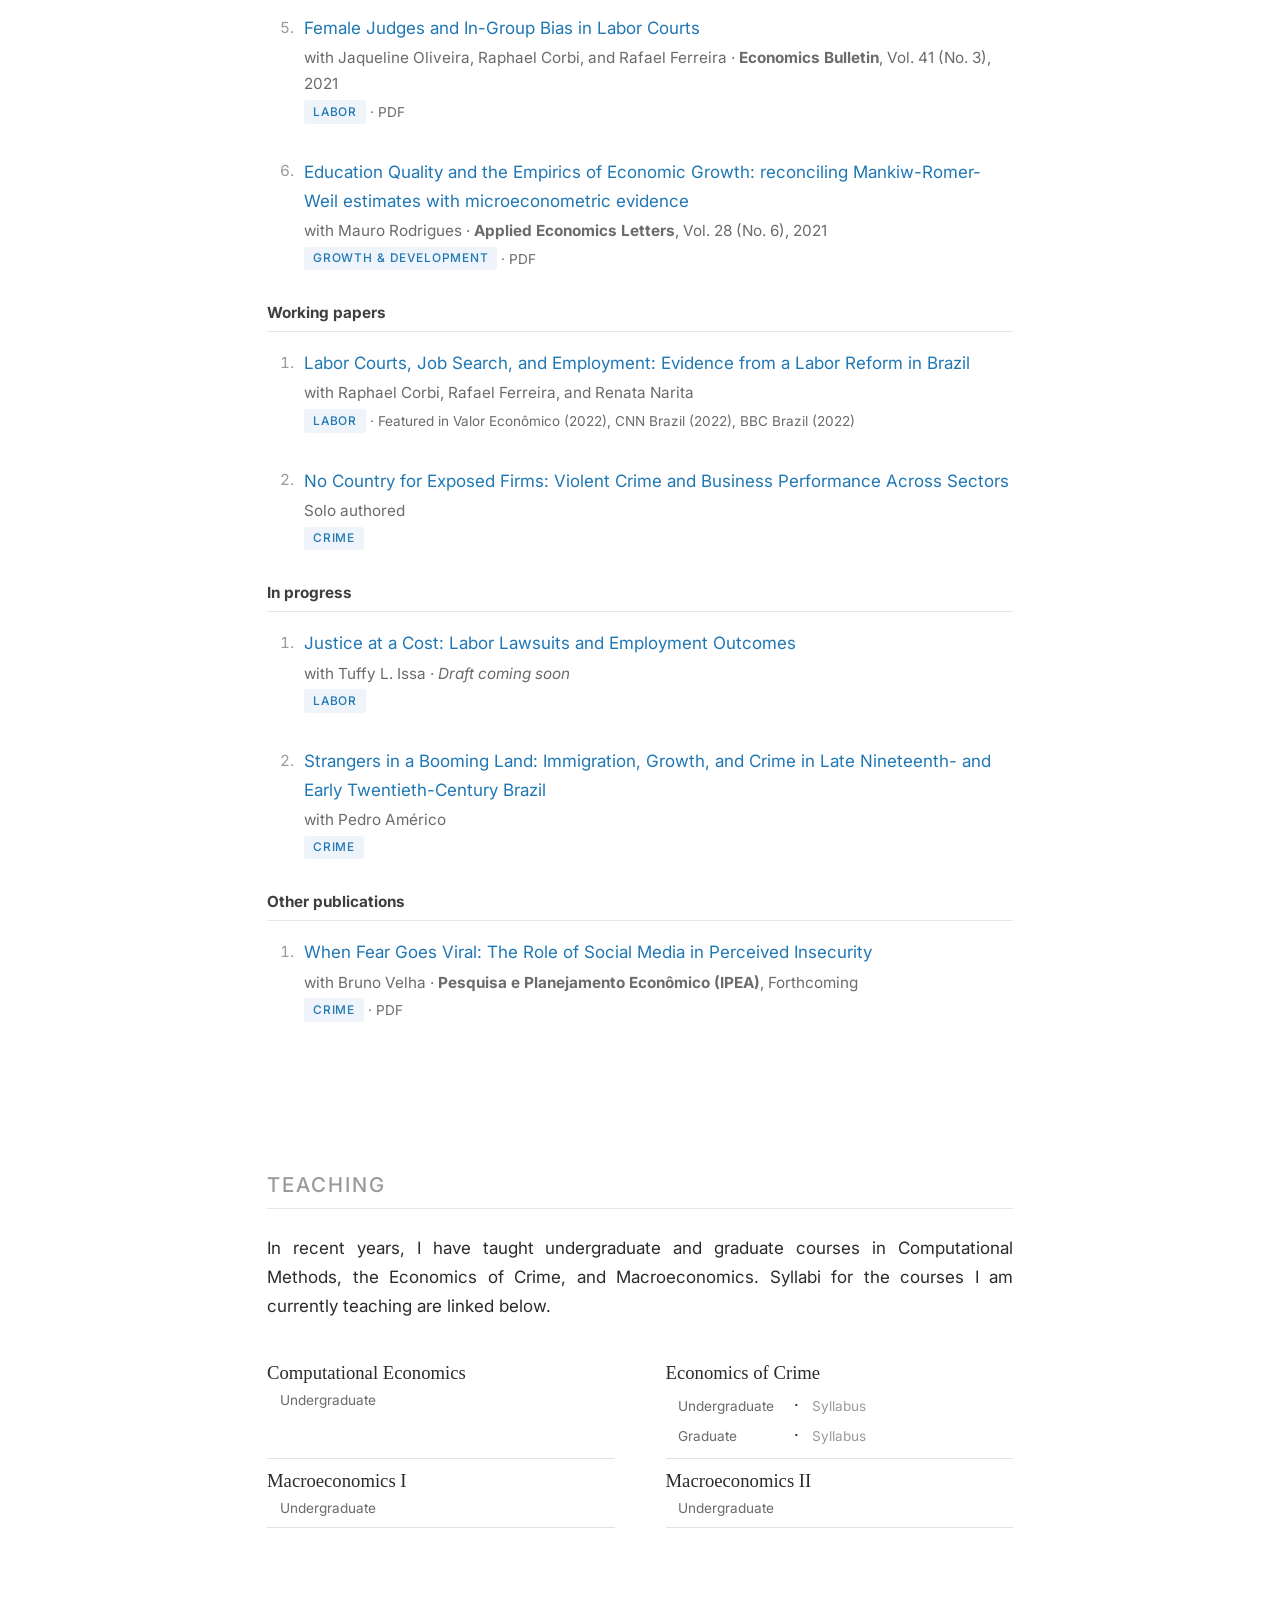
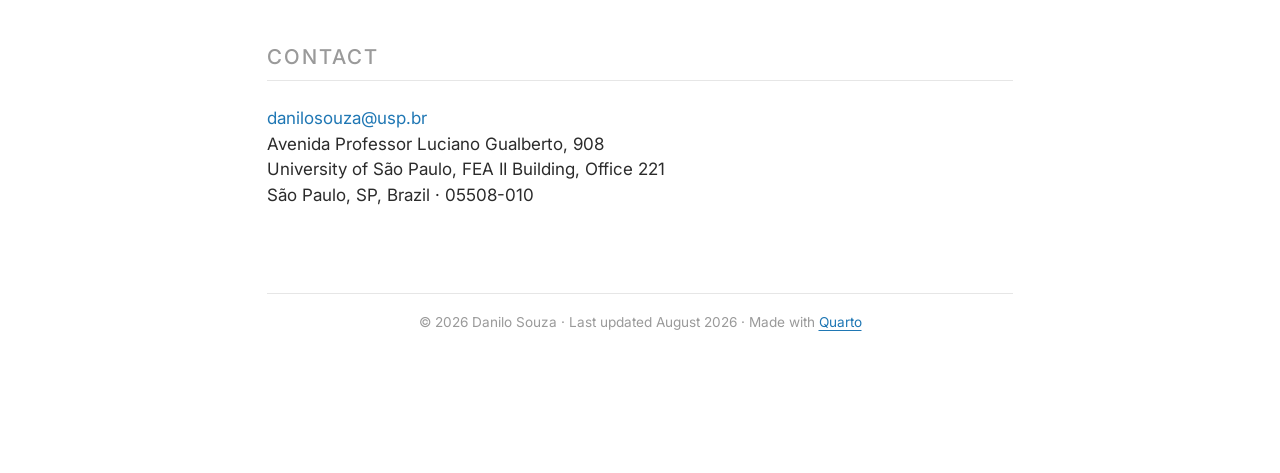
==== commit efe86f7e: "EAE1247 update && git push" ====
--- a/docs/index.html
+++ b/docs/index.html
@@ -39,7 +39,7 @@
 <link href="site_libs/quarto-html/quarto-syntax-highlighting-587c61ba64f3a5504c4d52d930310e48.css" rel="stylesheet" id="quarto-text-highlighting-styles">
 <script src="site_libs/bootstrap/bootstrap.min.js"></script>
 <link href="site_libs/bootstrap/bootstrap-icons.css" rel="stylesheet">
-<link href="site_libs/bootstrap/bootstrap-d3cc22ba835d0439aa2150a9aca3385e.min.css" rel="stylesheet" append-hash="true" id="quarto-bootstrap" data-mode="light">
+<link href="site_libs/bootstrap/bootstrap-30bdb00b59d881edb21cf422f59c7b60.min.css" rel="stylesheet" append-hash="true" id="quarto-bootstrap" data-mode="light">
 <script id="quarto-search-options" type="application/json">{
   "location": "navbar",
   "copy-button": false,
@@ -162,27 +162,27 @@
 <div class="pub">
 <p><a href="https://www.sciencedirect.com/science/article/pii/S0304387825000501" class="pub-title">Too Much of a Good Thing: Accelerated Growth and Crime</a></p>
 <p>with <a href="https://sites.google.com/view/rodrigo-r-soares/">Rodrigo R. Soares</a> · <strong>Journal of Development Economics</strong>, Vol. 175, 2025</p>
-<p><span class="pub-topic">Crime</span> · <a href="" class="pub-link">PDF</a> · <span class="pub-link">Replication Package: upon request</span> · Featured in <a href="https://www.estadao.com.br/economia/cidades-que-viveram-boom-do-petroleo-sofreram-com-aumento-da-violencia-veja-as-mais-afetadas/" class="pub-link">Estadão (2025)</a></p>
+<p><span class="pub-topic">Crime</span> · <a href="" class="pub-link">PDF</a> · Featured in <a href="https://www.estadao.com.br/economia/cidades-que-viveram-boom-do-petroleo-sofreram-com-aumento-da-violencia-veja-as-mais-afetadas/" class="pub-link">Estadão (2025)</a></p>
 </div>
 <div class="pub">
 <p><a href="https://www.cambridge.org/core/journals/macroeconomic-dynamics/article/abs/model-of-endogenous-education-quality-the-role-of-teachers/8A2771879CB9CBD6E75495C9B6D6D497" class="pub-title">A Model of Endogenous Education Quality: the Role of Teachers</a></p>
 <p>with <a href="https://sites.google.com/site/mrodriguesjr/">Mauro Rodrigues</a> · <strong>Macroeconomic Dynamics</strong>, Vol. 29, 2025</p>
-<p><span class="pub-topic">Growth &amp; Development</span> · <a href="" class="pub-link">PDF</a> · <span class="pub-link">Replication Package: upon request</span></p>
+<p><span class="pub-topic">Growth &amp; Development</span> · <a href="" class="pub-link">PDF</a></p>
 </div>
 <div class="pub">
 <p><a href="https://www.sciencedirect.com/science/article/abs/pii/S0165176524003094" class="pub-title">The Role of Public Security Reforms on Violent Crime Dynamics</a></p>
 <p>with <a href="https://sites.google.com/view/mateusmaciel/home">Mateus Maciel</a> · <strong>Economics Letters</strong>, Vol. 241, 2024</p>
-<p><span class="pub-topic">Crime</span> · <a href="" class="pub-link">PDF</a> · <span class="pub-link">Replication Package: upon request</span></p>
+<p><span class="pub-topic">Crime</span> · <a href="" class="pub-link">PDF</a></p>
 </div>
 <div class="pub">
 <p><a href="https://ideas.repec.org/a/ebl/ecbull/eb-20-01177.html" class="pub-title">Female Judges and In-Group Bias in Labor Courts</a></p>
 <p>with <a href="https://sites.google.com/view/mateusmaciel/home">Jaqueline Oliveira</a>, <a href="https://raphaelcorbi.github.io/">Raphael Corbi</a>, and <a href="https://rafaelxferreira.com/">Rafael Ferreira</a> · <strong>Economics Bulletin</strong>, Vol. 41 (No.&nbsp;3), 2021</p>
-<p><span class="pub-topic">Labor</span> · <a href="" class="pub-link">PDF</a> · <span class="pub-link">Replication Package: upon request</span></p>
+<p><span class="pub-topic">Labor</span> · <a href="" class="pub-link">PDF</a></p>
 </div>
 <div class="pub">
 <p><a href="https://www.tandfonline.com/doi/full/10.1080/13504851.2020.1761524" class="pub-title">Education Quality and the Empirics of Economic Growth: reconciling Mankiw-Romer-Weil estimates with microeconometric evidence</a></p>
 <p>with <a href="https://sites.google.com/site/mrodriguesjr/">Mauro Rodrigues</a> · <strong>Applied Economics Letters</strong>, Vol. 28 (No.&nbsp;6), 2021</p>
-<p><span class="pub-topic">Growth &amp; Development</span> · <a href="" class="pub-link">PDF</a> · <span class="pub-link">Replication Package: upon request</span></p>
+<p><span class="pub-topic">Growth &amp; Development</span> · <a href="" class="pub-link">PDF</a></p>
 </div>
 </section>
 <section id="working-papers" class="level3 subhead">
@@ -216,7 +216,7 @@
 <div class="pub">
 <p><a href="" class="pub-title">When Fear Goes Viral: The Role of Social Media in Perceived Insecurity</a></p>
 <p>with Bruno Velha · <strong>Pesquisa e Planejamento Econômico (IPEA)</strong>, Forthcoming</p>
-<p><span class="pub-topic">Crime</span> · <a href="" class="pub-link">PDF</a> · <span class="pub-link">Replication Package: upon request</span></p>
+<p><span class="pub-topic">Crime</span> · <a href="" class="pub-link">PDF</a></p>
 </div>
 </section>
 </section>
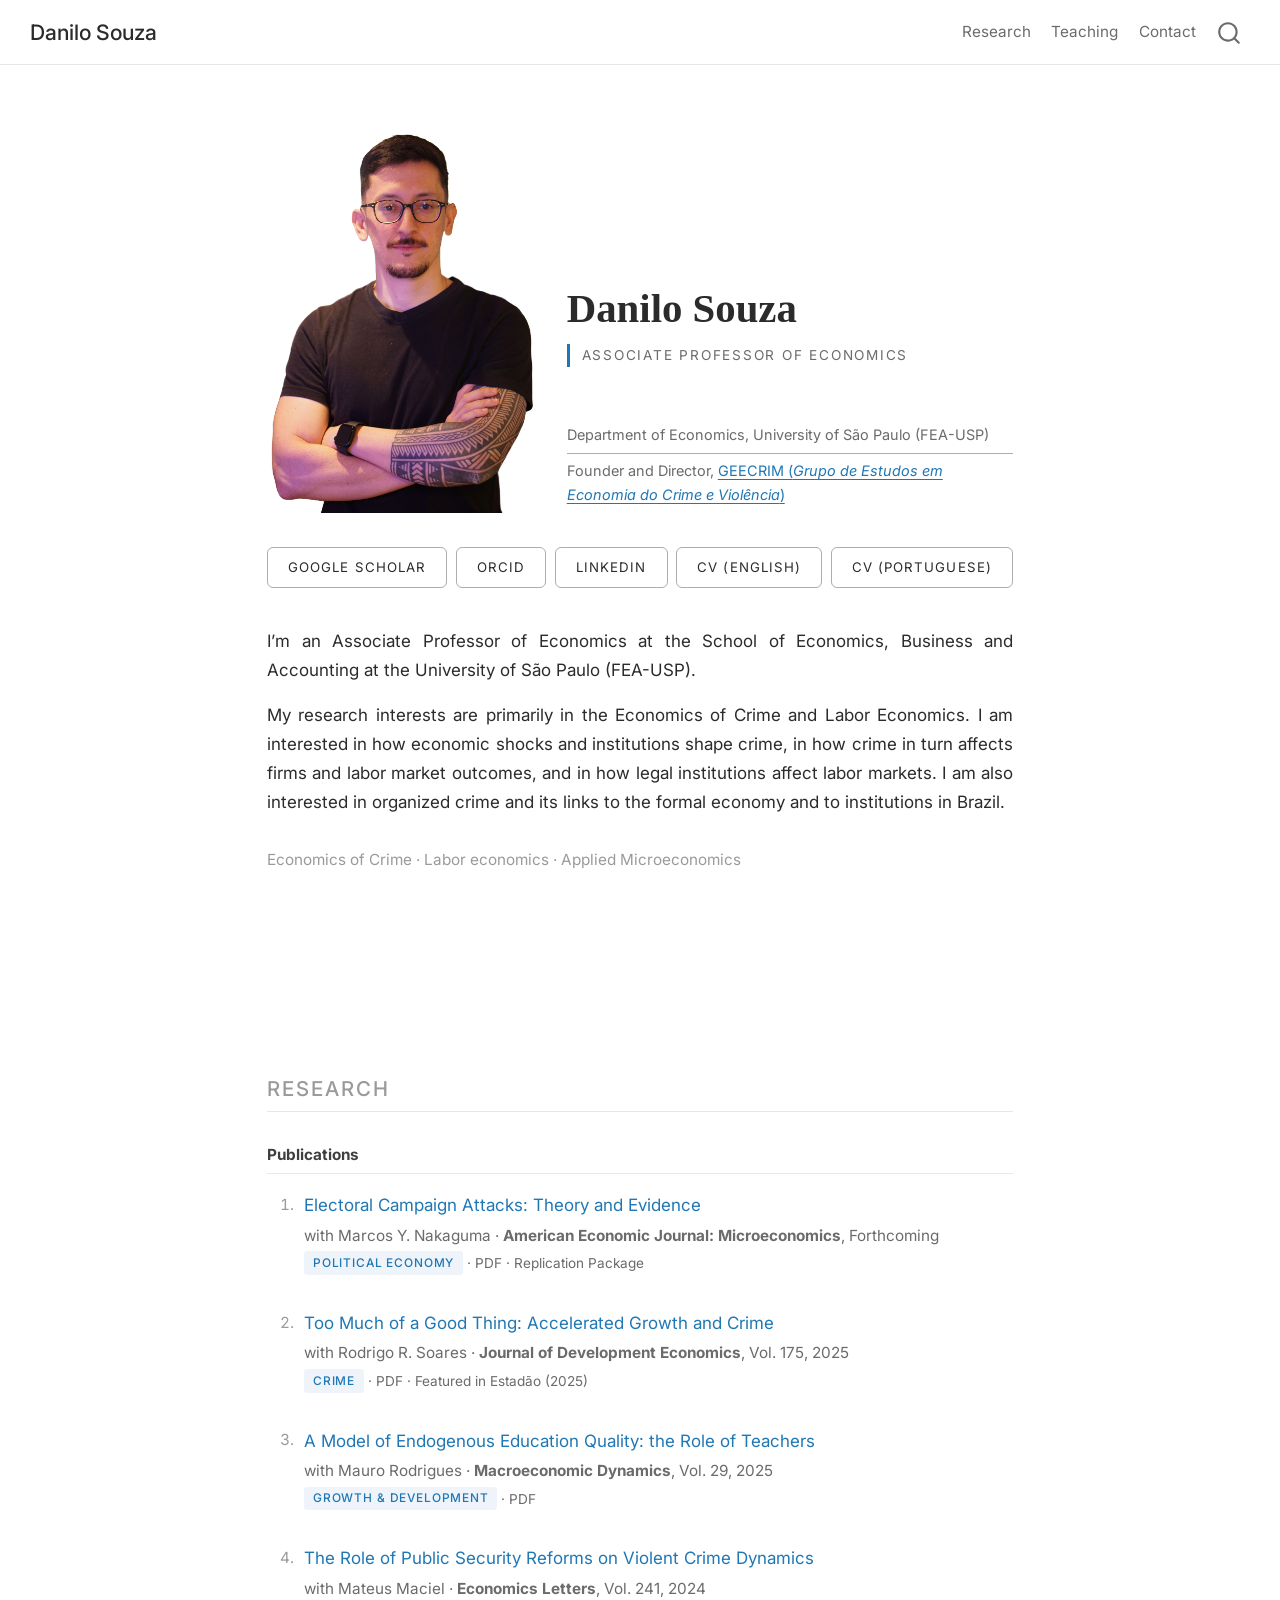
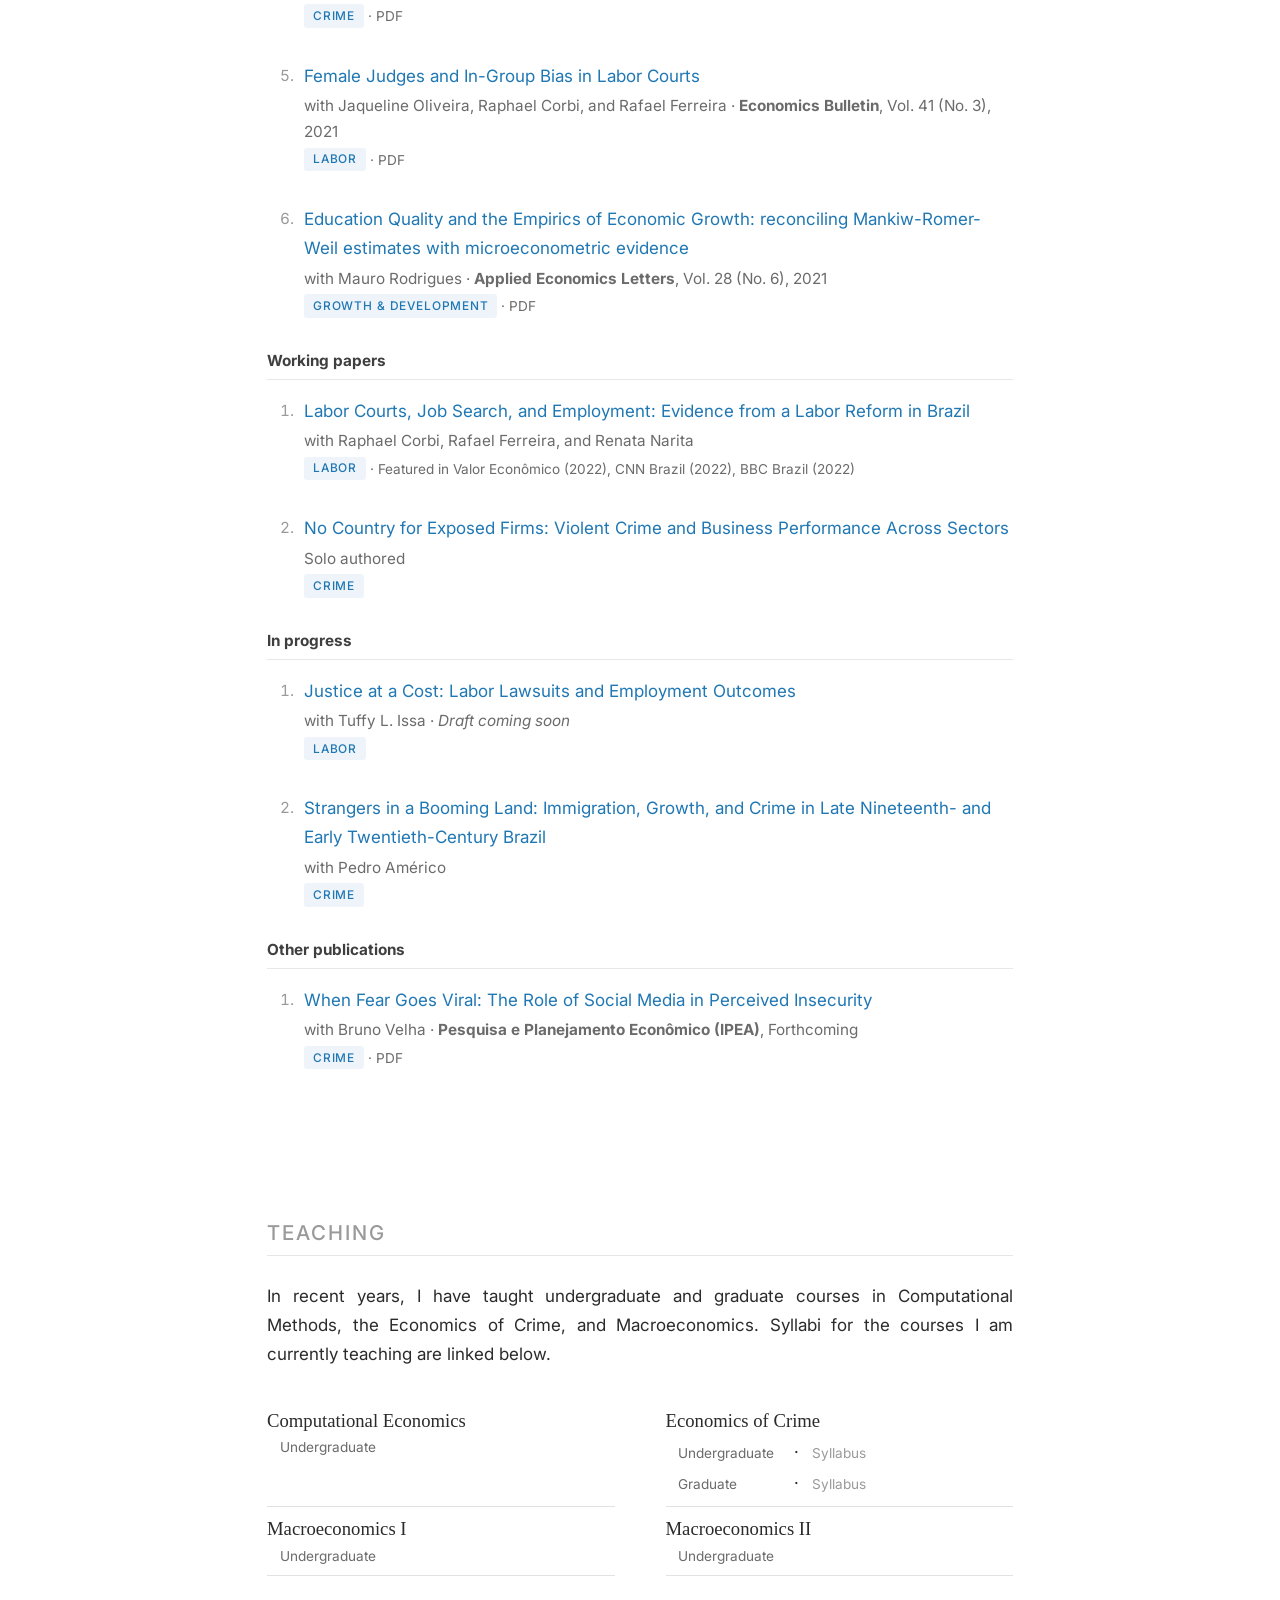
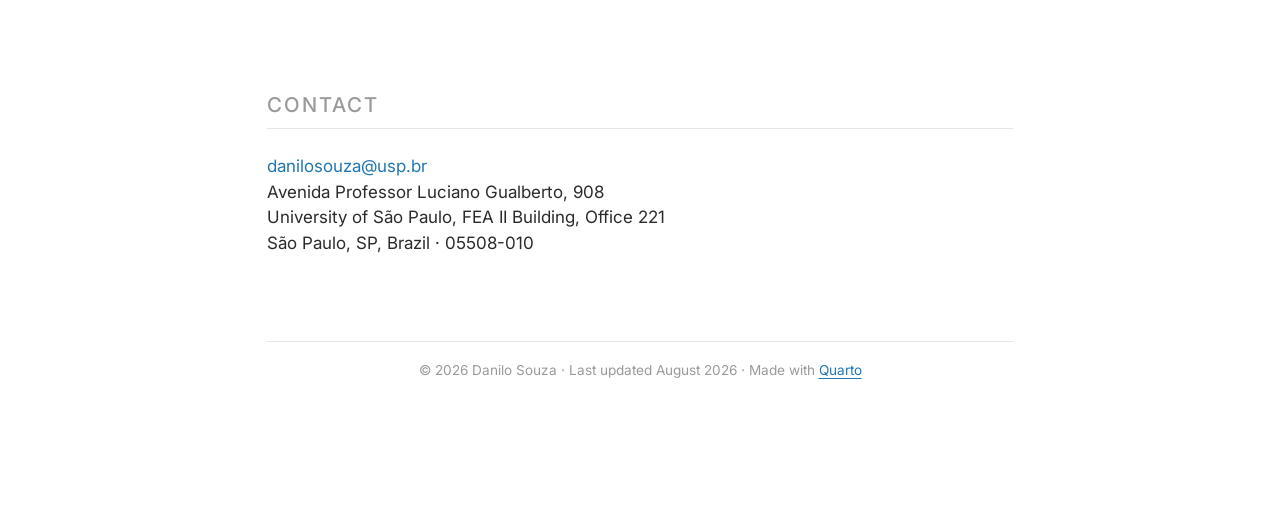
==== commit 727ad5b9: "Site update" ====
--- a/docs/index.html
+++ b/docs/index.html
@@ -39,7 +39,7 @@
 <link href="site_libs/quarto-html/quarto-syntax-highlighting-587c61ba64f3a5504c4d52d930310e48.css" rel="stylesheet" id="quarto-text-highlighting-styles">
 <script src="site_libs/bootstrap/bootstrap.min.js"></script>
 <link href="site_libs/bootstrap/bootstrap-icons.css" rel="stylesheet">
-<link href="site_libs/bootstrap/bootstrap-30bdb00b59d881edb21cf422f59c7b60.min.css" rel="stylesheet" append-hash="true" id="quarto-bootstrap" data-mode="light">
+<link href="site_libs/bootstrap/bootstrap-93184ba84fd0173687459acd2bb7b2be.min.css" rel="stylesheet" append-hash="true" id="quarto-bootstrap" data-mode="light">
 <script id="quarto-search-options" type="application/json">{
   "location": "navbar",
   "copy-button": false,
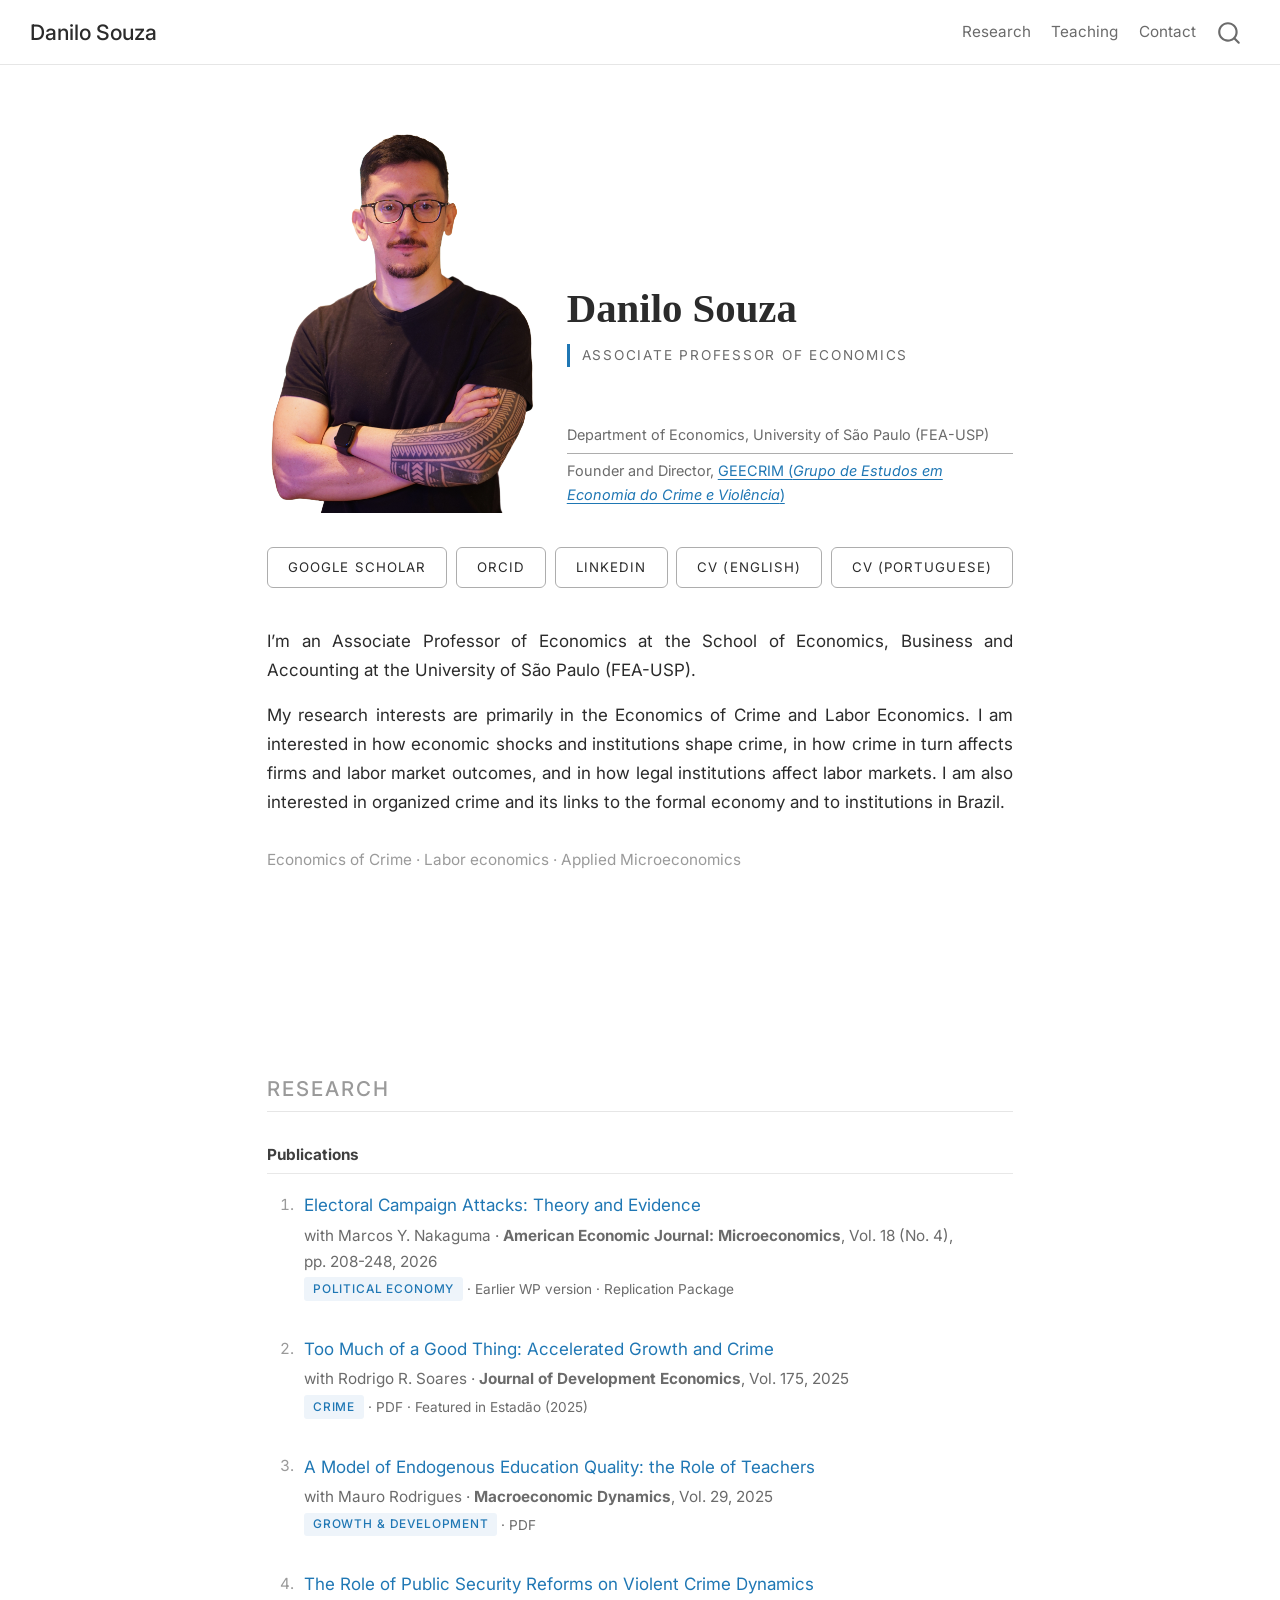
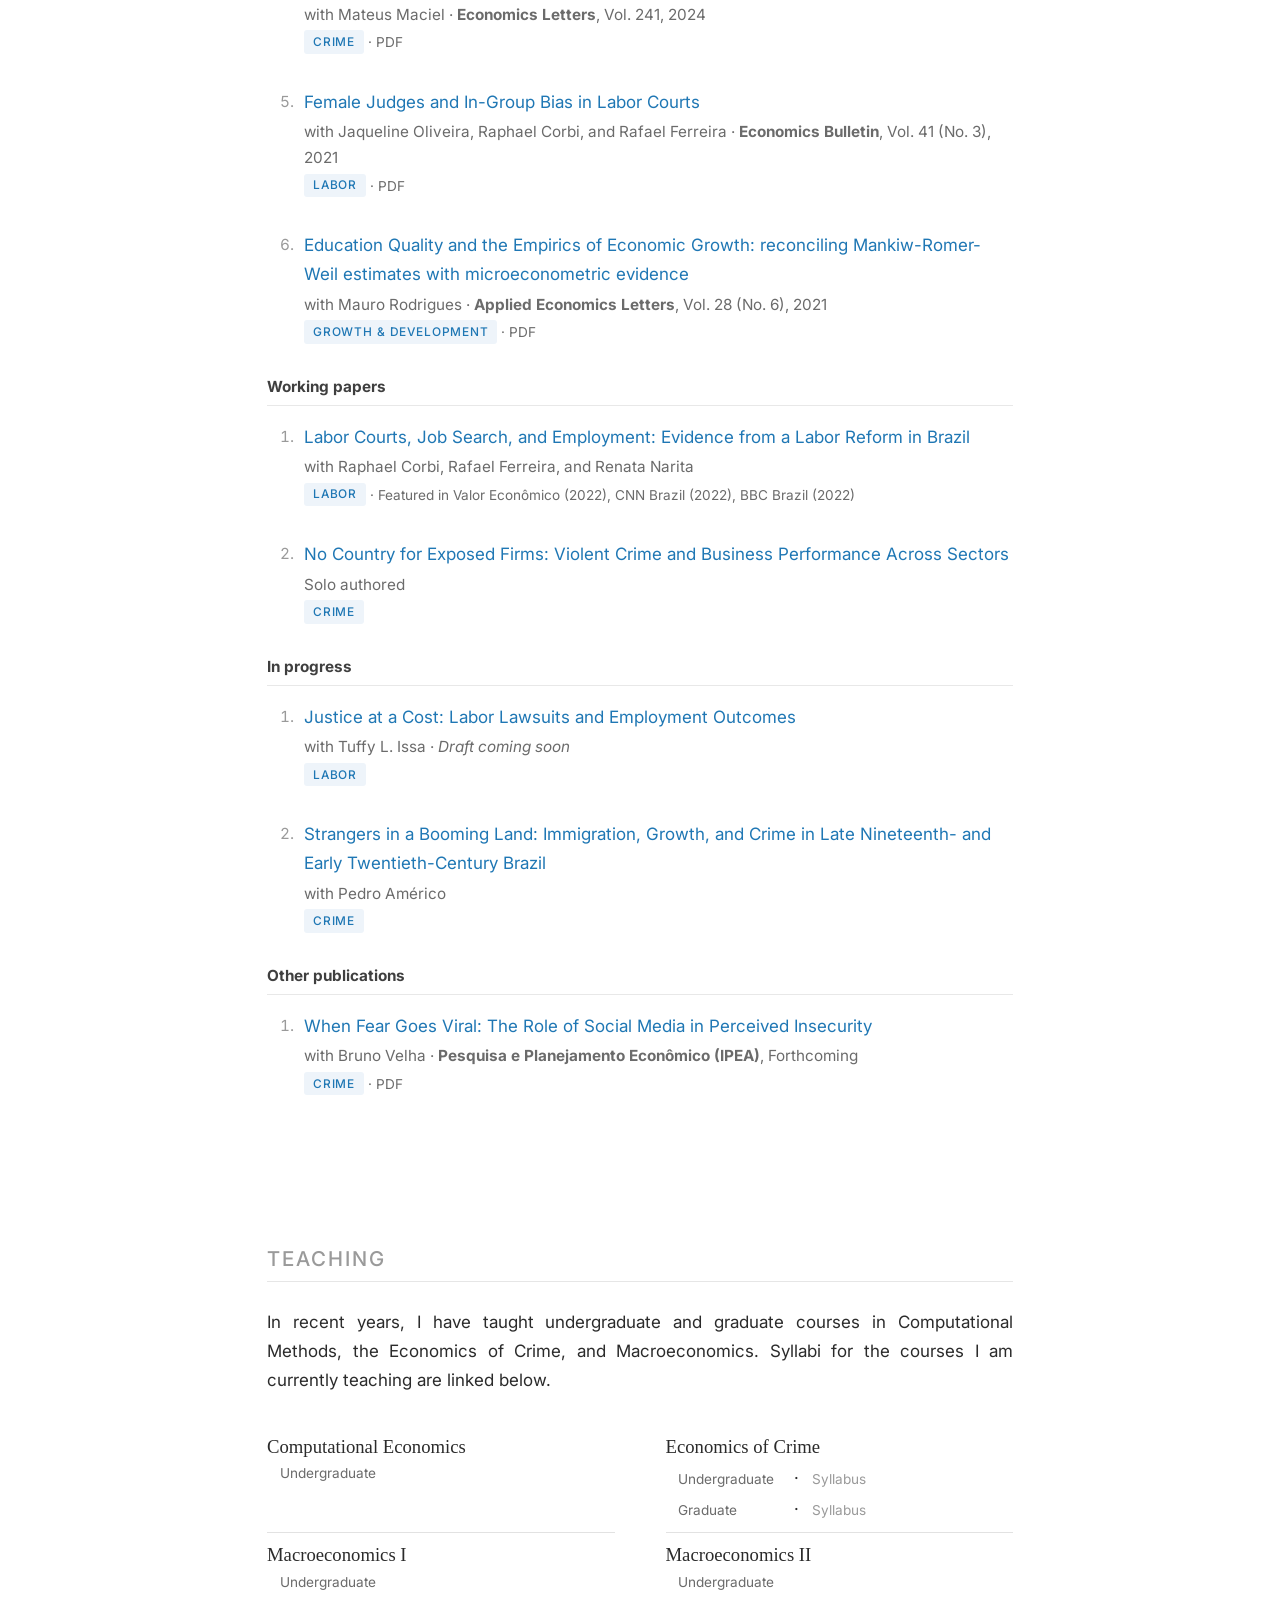
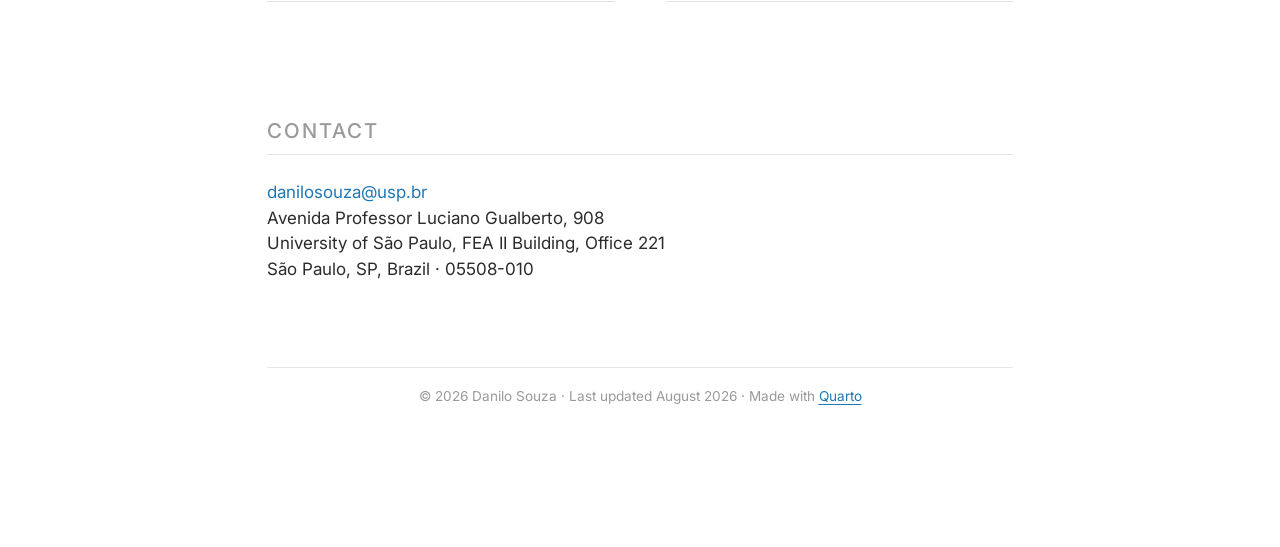
==== commit 1731cd74: "Personal Website update" ====
--- a/docs/index.html
+++ b/docs/index.html
@@ -156,8 +156,8 @@
 <h3 class="subhead" data-anchor-id="publications">Publications</h3>
 <div class="pub">
 <p><a href="https://www.aeaweb.org/articles?id=10.1257/mic.20240211" class="pub-title">Electoral Campaign Attacks: Theory and Evidence</a></p>
-<p>with <a href="https://sites.google.com/view/nakaguma/home">Marcos Y. Nakaguma</a> · <strong>American Economic Journal: Microeconomics</strong>, Forthcoming</p>
-<p><span class="pub-topic">Political Economy</span> · <a href="" class="pub-link">PDF</a> · <a href="https://www.aeaweb.org/articles?id=10.1257/mic.20240211" class="pub-link">Replication Package</a></p>
+<p>with <a href="https://sites.google.com/view/nakaguma/home">Marcos Y. Nakaguma</a> · <strong>American Economic Journal: Microeconomics</strong>, Vol. 18 (No.&nbsp;4), pp.&nbsp;208-248, 2026</p>
+<p><span class="pub-topic">Political Economy</span> · <a href="https://papers.ssrn.com/sol3/papers.cfm?abstract_id=4634314" class="pub-link">Earlier WP version</a> · <a href="https://doi.org/10.3886/E241509V1" class="pub-link">Replication Package</a></p>
 </div>
 <div class="pub">
 <p><a href="https://www.sciencedirect.com/science/article/pii/S0304387825000501" class="pub-title">Too Much of a Good Thing: Accelerated Growth and Crime</a></p>
